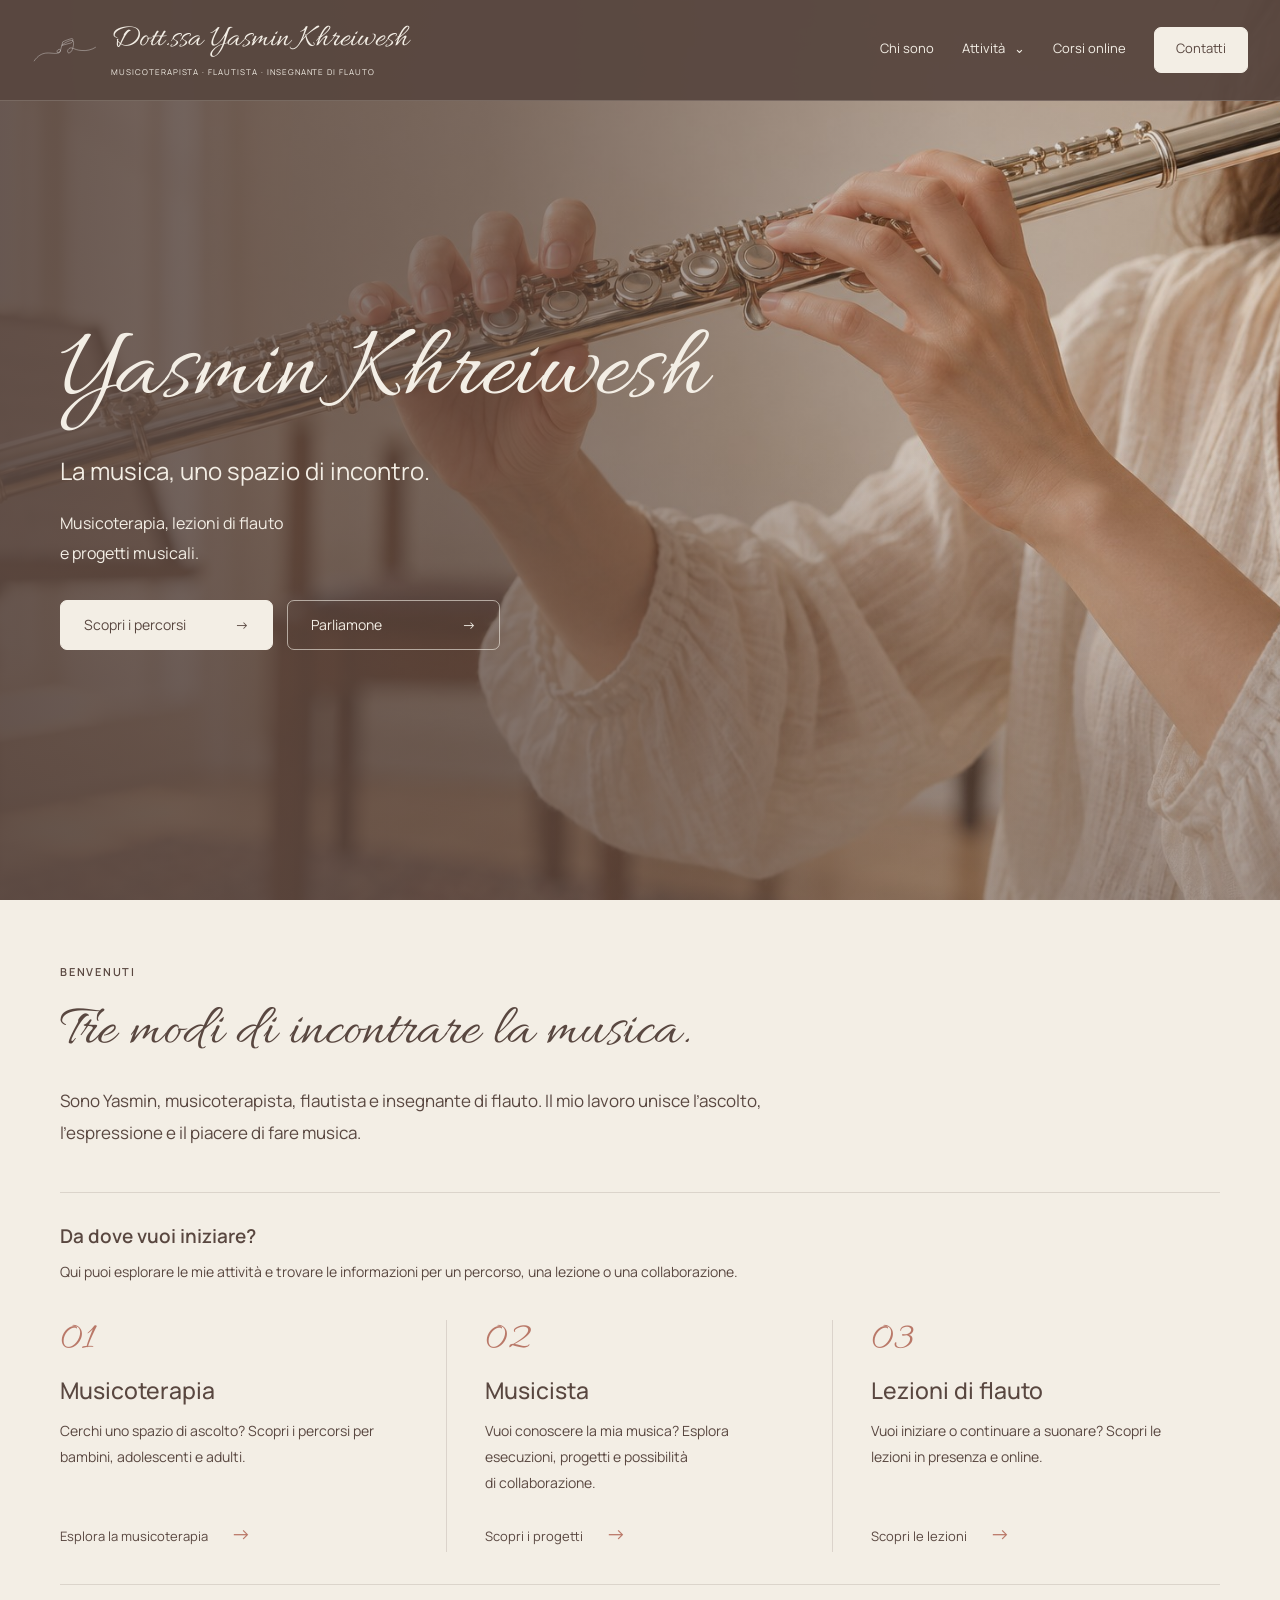
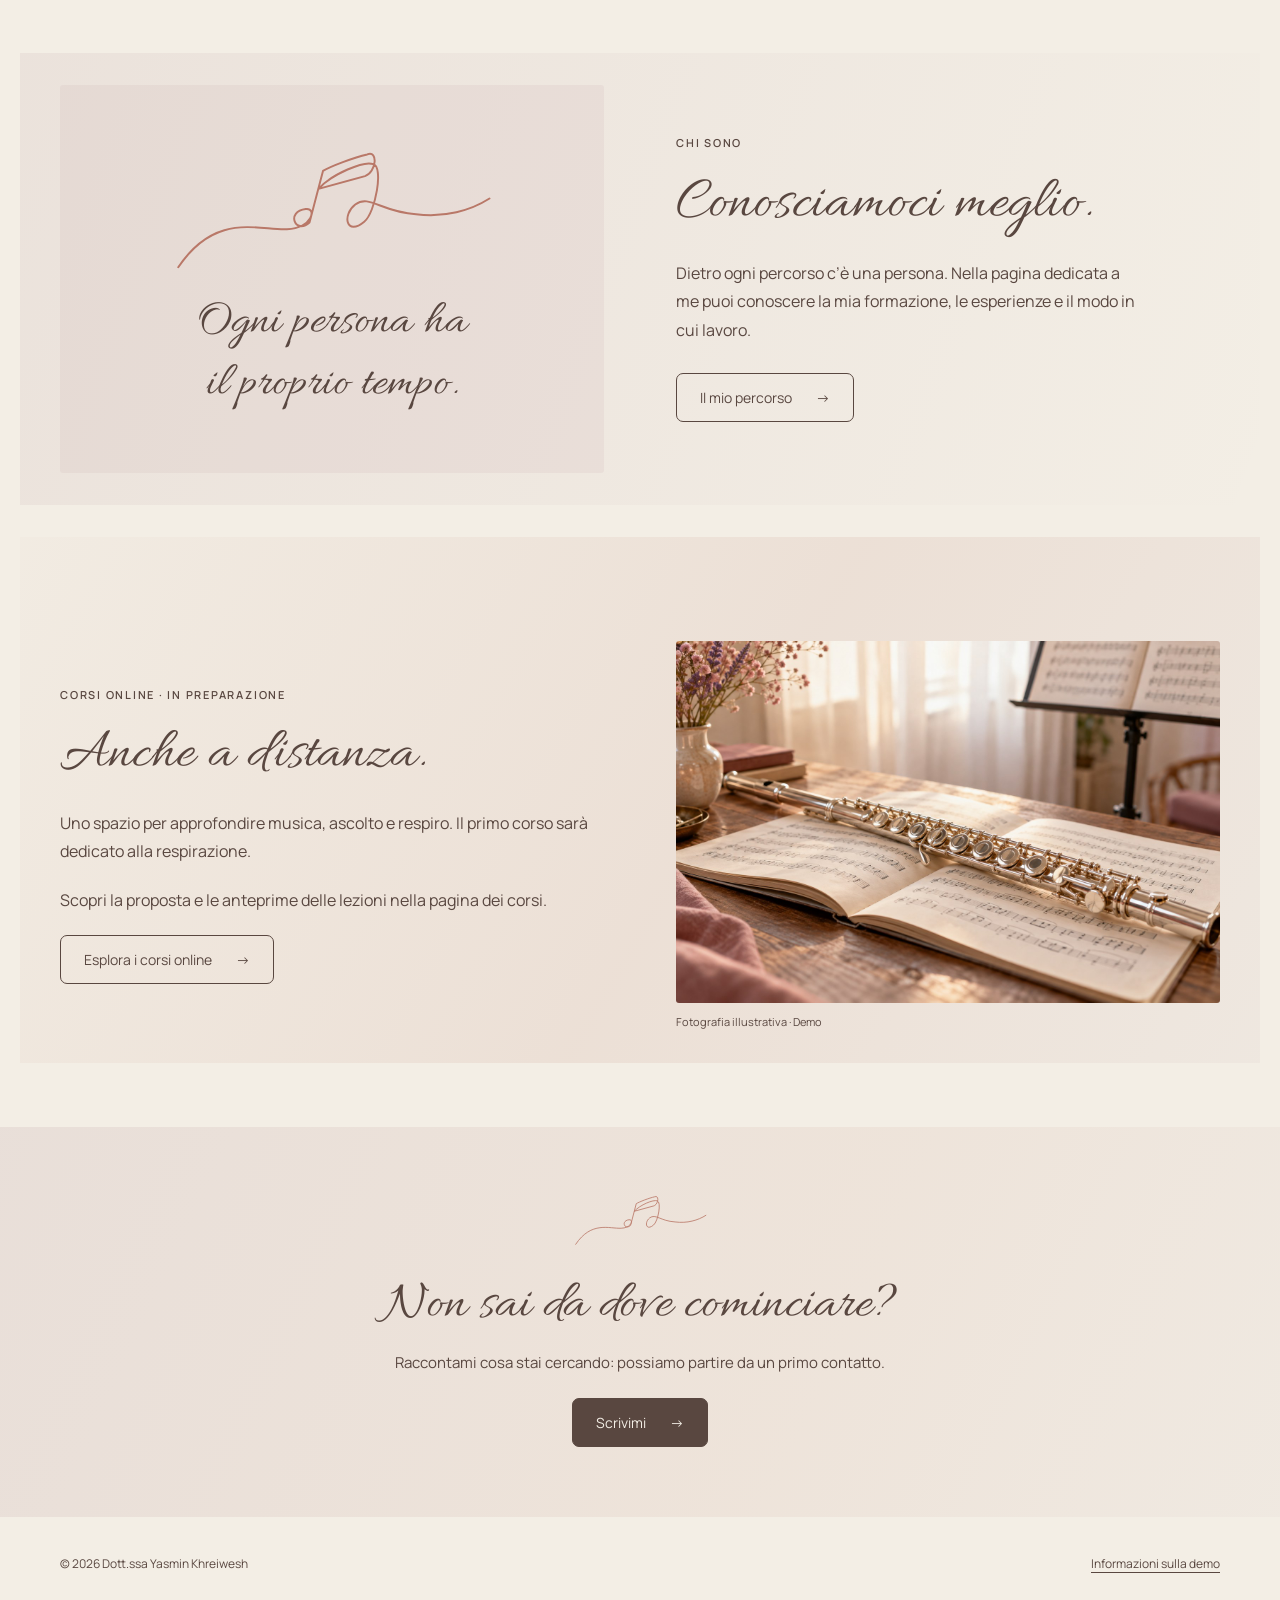
==== site/index.html @ 8abb0c2c "Fix responsive hero buttons and add accessible scroll reveals" ====
<!doctype html><html lang="it"><head><meta charset="utf-8"><meta name="viewport" content="width=device-width,initial-scale=1"><meta name="robots" content="noindex,nofollow"><title>Home · Dott.ssa Yasmin Khreiwesh</title><meta name="description" content="Yasmin Khreiwesh: musicoterapia, progetti musicali e lezioni di flauto traverso. Demo del sito."><link rel="icon" type="image/svg+xml" href="assets/mark.svg"><link rel="stylesheet" href="styles.css?v=18"><script src="app.js?v=9" defer></script></head><body class="home-page"><a class="skip" href="#main">Vai al contenuto</a><header class="site-header"><div class="header-inner"><a class="brand" href="index.html" aria-label="Yasmin Khreiwesh, homepage"><img src="assets/mark.svg" alt=""><span><span class="brand-honorific">Dott.ssa </span>Yasmin Khreiwesh<small>Musicoterapista · Flautista · Insegnante di flauto</small></span></a><button class="menu" type="button" aria-expanded="false" aria-controls="navigation">Menu <span aria-hidden="true">☰</span></button><nav id="navigation" aria-label="Navigazione principale"><a href="chi-sono.html">Chi sono</a><div class="activity-group"><button class="activity-toggle" type="button" aria-expanded="false" aria-controls="activity-submenu">Attività <span aria-hidden="true">⌄</span></button><div id="activity-submenu" hidden><a href="musicoterapia.html">Musicoterapia</a><a href="musicista.html">Musicista</a><a href="flauto.html">Lezioni di flauto</a></div></div><a href="corsi.html">Corsi online</a><a class="nav-contact" href="contatti.html">Contatti</a></nav></div></header><main id="main">
<section class="home-hero" aria-label="Benvenuti nel sito di Yasmin">
 <div class="hero-photo"><img src="assets/flute-hero.jpg" alt="Dettaglio illustrativo di mani su un flauto traverso" fetchpriority="high"></div>
 <div class="hero-copy">
  <h1 class="hero-name">Yasmin Khreiwesh</h1>
  <p class="hero-tagline">La musica, uno spazio di incontro.</p>
  <p>Musicoterapia, lezioni di flauto<br>e progetti musicali.</p>
  <div class="hero-actions"><a class="button" href="#attivita">Scopri i percorsi<span aria-hidden="true">→</span></a><a class="button secondary" href="contatti.html">Parliamone<span aria-hidden="true">→</span></a></div>
 </div>
</section>
<section class="home-paths" id="attivita" aria-labelledby="paths-title">
 <div class="paths-intro">
  <p class="eyebrow">Benvenuti</p>
  <h2 id="paths-title">Tre modi di incontrare la musica.</h2>
  <p>Sono Yasmin, musicoterapista, flautista e insegnante di flauto. Il mio lavoro unisce l’ascolto, l’espressione e il piacere di fare musica.</p>
 </div>
 <div class="paths-heading"><h3>Da dove vuoi iniziare?</h3><p>Qui puoi esplorare le mie attività e trovare le informazioni per un percorso, una lezione o una collaborazione.</p></div>
 <div class="activity-doors"><a class="activity-door" href="musicoterapia.html"><span class="number">01</span><h3>Musicoterapia</h3><p>Cerchi uno spazio di ascolto? Scopri i percorsi per bambini, adolescenti e adulti.</p><span class="door-link">Esplora la musicoterapia <b aria-hidden="true">→</b></span></a><a class="activity-door" href="musicista.html"><span class="number">02</span><h3>Musicista</h3><p>Vuoi conoscere la mia musica? Esplora esecuzioni, progetti e possibilità di collaborazione.</p><span class="door-link">Scopri i progetti <b aria-hidden="true">→</b></span></a><a class="activity-door" href="flauto.html"><span class="number">03</span><h3>Lezioni di flauto</h3><p>Vuoi iniziare o continuare a suonare? Scopri le lezioni in presenza e online.</p><span class="door-link">Scopri le lezioni <b aria-hidden="true">→</b></span></a></div>
</section>
<section class="home-about" aria-labelledby="about-title">
 <div class="about-sign"><img src="assets/mark.svg" alt=""><p>Ogni persona ha<br>il proprio tempo.</p></div>
 <div class="about-copy"><p class="eyebrow">Chi sono</p><h2 id="about-title">Conosciamoci meglio.</h2>
  <p>Dietro ogni percorso c’è una persona. Nella pagina dedicata a me puoi conoscere la mia formazione, le esperienze e il modo in cui lavoro.</p>
  <a class="button secondary" href="chi-sono.html">Il mio percorso<span aria-hidden="true">→</span></a>
 </div>
</section>
<section class="home-course" aria-labelledby="course-title">
 <div><p class="eyebrow">Corsi online · In preparazione</p><h2 id="course-title">Anche a distanza.</h2>
  <p>Uno spazio per approfondire musica, ascolto e respiro. Il primo corso sarà dedicato alla respirazione.</p>
  <p>Scopri la proposta e le anteprime delle lezioni nella pagina dei corsi.</p>
  <a class="button secondary" href="corsi.html">Esplora i corsi online<span aria-hidden="true">→</span></a>
 </div>
 <figure class="demo-photo"><img src="assets/flute-score-demo.jpg" alt="Flauto traverso argentato appoggiato su uno spartito, in un ambiente dai toni caldi" width="1536" height="1024" loading="lazy" decoding="async"><figcaption>Fotografia illustrativa · Demo</figcaption></figure>
</section></main><section class="closing"><img src="assets/mark.svg" alt=""><h2>Non sai da dove cominciare?</h2><p>Raccontami cosa stai cercando: possiamo partire da un primo contatto.</p><a class="button" href="contatti.html">Scrivimi<span aria-hidden="true">→</span></a></section><footer><p>© 2026 Dott.ssa Yasmin Khreiwesh</p><a href="note-demo.html">Informazioni sulla demo</a></footer></body></html>
---- site/styles.css ----
@font-face{font-family:Allura;src:url('assets/Allura.ttf');font-display:swap}@font-face{font-family:Body;src:url('assets/Manrope.ttf');font-display:swap}
:root{--paper:#f3eee5;--brown:#594740;--rose:#b97868;--lilac:#a9828d;--rule:#59474028;--max:1160px}*{box-sizing:border-box}html{scroll-behavior:smooth}body{margin:0;background:var(--paper);color:var(--brown);font:15px/1.85 Body,Arial,sans-serif}a{color:inherit}button,input,textarea{font:inherit}a:focus-visible,button:focus-visible,summary:focus-visible{outline:2px solid var(--brown);outline-offset:5px}::selection{background:var(--lilac);color:white}.skip{position:absolute;top:-100px;z-index:100;background:white;padding:10px}.skip:focus{top:0}.site-header{background:var(--paper);position:sticky;top:0;z-index:30;border-bottom:1px solid var(--rule)}.header-inner{max-width:1320px;width:calc(100% - 64px);margin:auto;min-height:105px;display:flex;align-items:center;justify-content:space-between;gap:24px}.brand{display:flex;gap:10px;text-decoration:none;align-items:center;flex-shrink:0}.brand img{width:57px}.brand>span{font:31px/1.15 Allura,cursive}.brand small{display:block;font:8px/1.4 Body,Arial;letter-spacing:.14em;text-transform:uppercase;margin-top:7px}#navigation{display:flex;gap:20px;align-items:center}#navigation a{font-size:12px;text-decoration:none;padding:12px 0;border-bottom:2px solid transparent;white-space:nowrap}#navigation a:hover{border-color:var(--rose)}#navigation a[aria-current=page]{border-color:var(--rose);font-weight:700}.menu{display:none;background:transparent;border:1px solid var(--rule);padding:9px 14px;color:var(--brown)}h1,h2{font:400 57px/1.15 Allura,cursive;margin:0 0 20px}h3{font-size:19px;line-height:1.45;font-weight:600;margin:0 0 14px}p{margin:0 0 20px}.eyebrow{font-size:10px;text-transform:uppercase;letter-spacing:.18em;line-height:1.5;margin-bottom:18px}.button{display:inline-flex;gap:28px;align-items:center;justify-content:center;border:1px solid var(--brown);border-radius:30px;padding:10px 23px;font-size:12px;text-decoration:none;background:var(--brown);color:var(--paper);cursor:pointer}.button:hover{background:#6d564d}.button.secondary{background:transparent;color:var(--brown)}.button.secondary:hover{background:#b9786810}.home-hero{width:min(1320px,100%);margin:auto;position:relative;min-height:525px;isolation:isolate;overflow:hidden}.hero-copy{width:min(1160px,calc(100% - 80px));margin:auto;padding:95px 0 65px;position:relative;z-index:2;pointer-events:none}.hero-copy h1{font-size:67px;color:var(--rose);max-width:550px;line-height:1.15}.hero-copy>p:not(.eyebrow){max-width:420px;font-size:16px}.hero-copy a{pointer-events:auto;margin-top:7px}.hero-photo{position:absolute;inset:0 0 0 30%;z-index:0}.hero-photo img{display:block;width:100%;height:100%;object-fit:cover;object-position:65% center;mask-image:linear-gradient(to right,transparent 0%,#000 36%,#000 94%,transparent 100%);-webkit-mask-image:linear-gradient(to right,transparent 0%,#000 36%,#000 94%,transparent 100%)}.hero-photo:after{content:'';position:absolute;inset:0;background:linear-gradient(to bottom,var(--paper),transparent 12%,transparent 85%,var(--paper))}.hero-sign{position:absolute;bottom:-36px;left:7%;width:540px;opacity:.8;z-index:1;transform:rotate(-4deg);pointer-events:none}.activity-doors{max-width:var(--max);width:calc(100% - 80px);margin:20px auto 75px;display:grid;grid-template-columns:repeat(3,1fr);padding:25px 0;border-bottom:1px solid var(--rule)}.activity-door{padding:10px 38px;text-decoration:none;position:relative;border-right:1px solid var(--rule)}.activity-door:first-child{padding-left:0}.activity-door:last-child{border:0}.number{font:37px/1 Allura,cursive;color:var(--rose)}.activity-door h2{font:500 23px/1.4 Body,Arial;margin:10px 0 12px}.activity-door p{font-size:13px;line-height:1.7}.door-link{font-size:11px;letter-spacing:.05em}.door-link b{font-weight:400;margin-left:20px;color:var(--rose);font-size:20px}.activity-door:hover .door-link{text-decoration:underline;text-underline-offset:5px}.home-about,.home-course{max-width:var(--max);width:calc(100% - 80px);margin:0 auto 80px;display:grid;grid-template-columns:1fr 1fr;gap:75px;align-items:center}.about-sign{background:#a9828d18;text-align:center;padding:45px 35px}.about-sign img{width:90%;max-width:330px}.about-sign p{font:43px/1.3 Allura,cursive;margin:0}.about-copy p{max-width:490px}.about-copy h2{font-size:58px}.home-course{padding-top:60px;border-top:1px solid var(--rule)}.course-graphic{border-top:1px solid var(--rose);border-bottom:1px solid var(--rose);padding:35px 40px;display:flex;align-items:center;gap:25px}.course-graphic img{width:45%}.course-graphic span{font:40px/1.3 Allura,cursive}.closing{background:#a9828d16;text-align:center;padding:55px 20px 60px}.closing>img{width:150px;height:60px;object-fit:contain;margin-bottom:15px}.closing h2{font-size:47px;margin-bottom:12px}.closing p{font-size:13px;margin-bottom:22px}footer{max-width:var(--max);width:calc(100% - 80px);margin:auto;display:flex;justify-content:space-between;gap:20px;padding:24px 0;font-size:10px}footer p{margin:0}footer a{text-underline-offset:4px}.page-shell{max-width:var(--max);width:calc(100% - 80px);margin:auto}.breadcrumb{display:flex;gap:12px;padding:24px 0 0;font-size:11px}.breadcrumb a{text-underline-offset:4px}.page-intro{padding:48px 0 45px;max-width:800px}.page-intro h1{font-size:64px;color:var(--rose)}.intro-copy{font-size:16px;max-width:710px;margin:0}.content-section{padding:45px 0 50px;border-top:1px solid var(--rule)}.section-heading{margin-bottom:25px}.section-heading h2{font-size:47px}.section-heading .eyebrow{margin-bottom:12px}.content-section>p{max-width:800px}.two-columns{display:grid;grid-template-columns:repeat(2,1fr);gap:50px}.three-columns{display:grid;grid-template-columns:repeat(3,1fr);gap:40px}.text-item p{font-size:14px;margin:0}.pending{background:#a9828d0c;border-left:2px solid #a9828d80;padding:22px 26px;max-width:900px}.pending-label{font-size:9px;letter-spacing:.13em;text-transform:uppercase;display:block;margin-bottom:12px}.pending h3{font-size:17px;margin-bottom:8px}.pending p{font-size:13px;margin:0;max-width:760px}.inline-links{display:flex;flex-wrap:wrap;gap:25px;margin-top:25px;font-size:12px}.inline-links a{text-underline-offset:5px}.section-action{display:flex;align-items:center}.status{display:inline-block;background:#b9786816;border:1px solid #b9786840;padding:3px 12px;font-size:10px;margin-bottom:20px;text-transform:uppercase;letter-spacing:.1em}.content-section .two-columns:not(:first-child){margin-top:28px}.faq details{border-top:1px solid var(--rule);padding:18px 0}.faq details:last-child{border-bottom:1px solid var(--rule)}.faq summary{display:flex;justify-content:space-between;gap:15px;cursor:pointer;list-style:none;font-size:15px}.faq summary::-webkit-details-marker{display:none}.faq summary span{color:var(--rose);font-size:20px}.faq details[open] summary span{transform:rotate(45deg)}.faq details p{margin:15px 0 0;max-width:800px;font-size:14px}.form-demo{display:grid;gap:9px}.form-note{font-size:11px;padding:12px;background:#a9828d15;margin:0 0 12px}.form-demo label{font-size:12px}.form-demo input,.form-demo textarea{width:100%;padding:11px 13px;background:#ffffff55;border:1px solid var(--rule);color:var(--brown);border-radius:3px}.form-demo .button{justify-self:start;margin-top:13px}.form-message{font-size:13px;padding:15px;background:#a9828d20;margin-top:10px}.content-section[id]{scroll-margin-top:120px}[hidden]{display:none!important}
@media(max-width:1180px){.header-inner{width:calc(100% - 44px);flex-wrap:wrap;gap:10px;min-height:92px;padding:17px 0}.brand>span{font-size:29px}.menu{display:block;margin-left:auto;font-size:12px}#navigation{display:none;width:100%;flex-direction:column;align-items:stretch;gap:0;padding-top:10px}#navigation.open{display:flex}#navigation a{font-size:14px;padding:10px 14px;border-bottom:1px solid var(--rule)}#navigation a[aria-current=page]{border-left:2px solid var(--rose);background:#b9786810;padding-left:12px}.hero-copy h1{font-size:59px;max-width:480px}.home-about,.home-course{gap:40px}}
@media(max-width:650px){body{font-size:14px}.header-inner{width:calc(100% - 32px);min-height:82px;padding:14px 0}.brand img{width:30px}.brand>span{font-size:24px}.brand small{font-size:6px;letter-spacing:.1em}.menu{padding:7px 9px;font-size:10px}.home-hero{min-height:0}.hero-copy{width:calc(100% - 36px);padding:40px 0 25px}.hero-copy h1{font-size:53px;max-width:340px}.hero-copy>p:not(.eyebrow){font-size:14px}.hero-photo{position:relative;inset:auto;height:280px;margin-top:-25px}.hero-photo img{object-position:center;mask-image:linear-gradient(to bottom,transparent,#000 25%,#000 85%,transparent);-webkit-mask-image:linear-gradient(to bottom,transparent,#000 25%,#000 85%,transparent)}.home-hero{display:flex;flex-direction:column}.hero-copy{order:0}.hero-photo{order:1}.hero-sign{width:290px;bottom:-20px;left:5%}.activity-doors{width:calc(100% - 36px);grid-template-columns:1fr;margin:15px auto 45px;padding:0}.activity-door,.activity-door:first-child{padding:22px 0;border:0;border-bottom:1px solid var(--rule);display:grid;grid-template-columns:35px 1fr;gap:0 15px}.activity-door:last-child{border-bottom:0}.number{grid-row:1/4;line-height:1.3;font-size:32px}.activity-door h2{font-size:21px;margin:0 0 8px}.activity-door p{margin:0 0 10px}.activity-door br{display:none}.home-about,.home-course{width:calc(100% - 36px);grid-template-columns:1fr;gap:30px;margin-bottom:45px}.about-sign{padding:25px}.about-sign p{font-size:38px}.about-copy h2{font-size:49px}.home-course{padding-top:35px}.course-graphic{padding:25px 15px}.course-graphic span{font-size:34px}.closing{padding:35px 18px 40px}.closing h2{font-size:40px}.closing p{max-width:290px;margin-left:auto;margin-right:auto}footer{width:calc(100% - 36px);flex-wrap:wrap;font-size:9px;padding:20px 0;gap:7px}.page-shell{width:calc(100% - 36px)}.breadcrumb{padding-top:20px}.page-intro{padding:32px 0}.page-intro h1{font-size:49px}.intro-copy{font-size:14px}.content-section{padding:30px 0 35px}.section-heading h2{font-size:39px}.two-columns,.three-columns{grid-template-columns:1fr;gap:25px}.text-item h3{font-size:18px}.text-item p{font-size:13px}.pending{padding:18px 20px}.pending p{font-size:12px}.inline-links{gap:15px}.faq summary{font-size:14px}.content-section[id]{scroll-margin-top:105px}}@media(max-width:360px){.brand>span{font-size:21px}.brand img{width:25px}.brand small{font-size:5px}.header-inner{gap:8px}.hero-copy h1{font-size:47px}}@media(prefers-reduced-motion:reduce){html{scroll-behavior:auto}*{transition:none!important}}
.activity-group{position:relative}.activity-toggle{color:var(--brown);background:none;border:0;border-bottom:2px solid transparent;padding:12px 0;font-size:12px;cursor:pointer;display:flex;align-items:center;gap:9px}.activity-toggle.active,.activity-toggle:hover,.activity-toggle[aria-expanded=true]{border-bottom-color:var(--rose)}.activity-toggle.active{font-weight:700}.activity-toggle[aria-expanded=true]>span{transform:rotate(180deg)}#activity-submenu{position:absolute;top:100%;left:-18px;min-width:220px;background:var(--paper);border:1px solid var(--rule);box-shadow:0 12px 24px #59474013;padding:8px 0;border-radius:4px}#navigation #activity-submenu a{display:block;font-size:13px;padding:11px 18px;border:0}#navigation #activity-submenu a:hover,#navigation #activity-submenu a[aria-current=page]{background:#b9786812}
@media(min-width:801px){.header-inner{flex-wrap:nowrap;min-height:105px;padding:0}.menu{display:none}#navigation{display:flex;width:auto;flex-direction:row;align-items:center;gap:25px;padding:0}#navigation>a{font-size:12px;padding:12px 0;border-bottom:2px solid transparent}#navigation>a[aria-current=page]{border-left:0;border-bottom-color:var(--rose);background:transparent;padding-left:0}}
@media(max-width:800px){.activity-group{width:100%}.activity-toggle{width:100%;justify-content:space-between;font-size:14px;padding:10px 14px;border-bottom:1px solid var(--rule)}.activity-toggle.active{border-left:2px solid var(--rose);background:#b9786810;padding-left:12px}#activity-submenu{position:static;min-width:0;border:0;border-left:1px solid #b9786850;box-shadow:none;margin:5px 14px 10px;padding:2px 0;border-radius:0}#navigation #activity-submenu a{font-size:13px;padding:9px 15px}.hero-photo{position:relative;inset:auto;width:calc(100% - 36px);height:300px;order:1;margin:0 auto 15px}.home-hero{display:flex;flex-direction:column;min-height:0}.hero-copy{order:0;width:calc(100% - 36px);padding:40px 0 30px}.hero-photo img{mask-image:none;-webkit-mask-image:none;border-radius:3px;object-position:center}.hero-photo:after{display:none}.hero-sign{display:none}.hero-copy h1{max-width:520px}.activity-doors{margin-top:10px}}

/* Brand-book refinements: Allura headings, editorial rules and the original palette. */
:root { --max: 1160px; }
body { font-size: 16px; line-height: 1.8; }
a, button { -webkit-tap-highlight-color: transparent; }
a, button, summary { touch-action: manipulation; }
:where(a, button, input, textarea):focus-visible { outline: 2px solid var(--brown); outline-offset: 5px; }

.header-inner { min-height: 100px; }
.brand { gap: 14px; }
.brand img { width: 65px; }
.brand > span { font-size: 32px; }
.brand small { font-size: 8px; line-height: 1.7; letter-spacing: .12em; }
#navigation { gap: 28px; }
#navigation > a, .activity-toggle { font-size: 13px; min-height: 46px; }
#navigation > .nav-contact { background: var(--brown); color: var(--paper); border: 1px solid var(--brown); padding: 9px 21px; border-radius: 7px; }
#navigation > .nav-contact:hover { background: #6d564d; }
#navigation > .nav-contact[aria-current=page] { color: var(--paper); border-color: var(--brown); text-decoration: underline; text-underline-offset: 5px; }
#activity-submenu { min-width: 240px; border-radius: 7px; padding: 10px; }
#navigation #activity-submenu a { font-size: 14px; border-radius: 4px; min-height: 46px; }
.menu { border-radius: 6px; min-height: 44px; }
h1, h2 { text-wrap: balance; }
h3 { font-size: 20px; }
p { text-wrap: pretty; }
.eyebrow { font-size: 11px; letter-spacing: .16em; font-weight: 600; }
.button { min-height: 48px; border-radius: 7px; padding: 11px 23px; font-size: 14px; gap: 24px; transition: background .18s ease, transform .18s ease; }
.button:hover { transform: translateY(-2px); }
.button.secondary:hover { background: #b9786812; }
.home-hero { min-height: 590px; }
.hero-copy { padding: 104px 0 95px; }
.hero-copy h1 { font-size: 76px; max-width: 570px; line-height: 1.05; margin: 0 0 26px; }
.hero-copy > p:not(.eyebrow) { font-size: 17px; line-height: 1.85; max-width: 440px; }
.hero-photo { left: 34%; }
.hero-photo img { object-position: 65% center; }
.hero-sign { width: 420px; left: 3%; bottom: -40px; opacity: .5; }
.hero-actions { display: flex; flex-wrap: wrap; gap: 12px; margin-top: 28px; }
.hero-actions .button { margin: 0; }
.activities-heading { max-width: var(--max); width: calc(100% - 80px); margin: 54px auto 0; }
.activities-heading .eyebrow { margin-bottom: 12px; }
.activities-heading h2 { font-size: 54px; margin-bottom: 8px; }
.activities-heading > p:last-child { font-size: 15px; margin-bottom: 0; }
.activity-doors { margin: 30px auto 96px; padding: 30px 0 38px; border-top: 1px solid var(--rule); scroll-margin-top: 125px; }
.activity-door { padding: 8px 38px; }
.activity-door h2 { font-size: 23px; margin: 14px 0 12px; }
.activity-door p { font-size: 15px; }
.number { font-size: 40px; }
.door-link { font-size: 13px; letter-spacing: 0; }
.door-link b { display: inline-block; transition: transform .18s ease; }
.activity-door:hover .door-link b { transform: translateX(5px); }
.home-about, .home-course { margin-bottom: 96px; gap: 72px; }
.about-sign { padding: 56px 38px; border-radius: 3px; }
.about-sign p { font-size: 48px; }
.about-copy h2 { font-size: 60px; }
.about-copy .button { margin-top: 8px; }
.home-course { padding-top: 72px; }
.home-course h2 { font-size: 58px; }
.course-graphic { padding: 48px 30px; }
.course-graphic span { font-size: 42px; }
.closing { padding: 64px 24px 70px; }
.closing h2 { font-size: 54px; }
.closing p { font-size: 15px; }
footer { font-size: 12px; padding: 28px 0; align-items: center; }
footer a { padding: 8px 0; }
.breadcrumb { font-size: 12px; align-items: center; flex-wrap: wrap; }
.page-intro { padding: 56px 0 48px; max-width: 860px; }
.page-intro h1 { font-size: 70px; line-height: 1.1; margin-bottom: 22px; }
.intro-copy { font-size: 17px; max-width: 740px; }
.content-section { padding: 48px 0 56px; }
.section-heading { margin-bottom: 28px; }
.section-heading h2 { font-size: 50px; }
.text-item p { font-size: 15px; }
.pending { background: #a9828d10; border-left-color: var(--lilac); padding: 25px 28px; }
.pending-label { font-size: 10px; font-weight: 600; }
.pending p { font-size: 14px; }
.inline-links { font-size: 14px; }
.status { font-size: 11px; border-radius: 4px; }
.faq summary { font-size: 16px; min-height: 44px; align-items: center; }
.faq details p { font-size: 15px; }
.form-demo { background: #a9828d10; border: 1px solid var(--rule); padding: 30px; border-radius: 7px; gap: 10px; }
.form-note { font-size: 13px; background: transparent; padding: 0 0 18px; border-bottom: 1px solid var(--rule); }
.form-demo label { font-size: 14px; font-weight: 600; }
.form-demo input, .form-demo textarea { font-size: 16px; border-color: #59474055; border-radius: 5px; padding: 12px 14px; }
.form-demo textarea { resize: vertical; min-height: 130px; }
.form-demo input { margin-bottom: 12px; }
.form-message { font-size: 14px; }
.content-section[id] { scroll-margin-top: 125px; }
@media (min-width: 801px) and (max-width: 1100px) {
  .header-inner { width: calc(100% - 40px); gap: 16px; }
  .brand > span { font-size: 27px; }
  .brand img { width: 45px; }
  .brand small { font-size: 7px; }
  #navigation { gap: 18px; }
  #navigation > .nav-contact { padding: 9px 15px; }
  .hero-copy h1 { font-size: 64px; max-width: 480px; }
  .home-about, .home-course { gap: 40px; }
}
@media (max-width: 800px) {
  .header-inner { min-height: 88px; width: calc(100% - 36px); padding: 15px 0; gap: 10px; }
  .brand > span { font-size: 29px; }
  .brand img { width: 45px; }
  .brand small { font-size: 7px; }
  .menu { font-size: 12px; padding: 8px 12px; }
  #navigation { gap: 0; max-height: calc(100dvh - 140px); overflow-y: auto; padding-bottom: 8px; }
  #navigation > a, .activity-toggle { font-size: 15px; padding: 12px 14px; min-height: 48px; }
  #navigation > .nav-contact { margin-top: 12px; text-align: center; padding: 10px 18px; }
  #activity-submenu { padding: 4px 0; border-radius: 0; }
  #navigation #activity-submenu a { font-size: 14px; padding: 10px 16px; }
  .home-hero { min-height: 0; }
  .hero-copy { width: calc(100% - 48px); padding: 52px 0 35px; }
  .hero-copy h1 { font-size: 64px; max-width: 530px; }
  .hero-copy > p:not(.eyebrow) { font-size: 16px; }
  .hero-photo { width: calc(100% - 48px); height: 330px; margin: 0 auto 0; }
  .hero-photo img { border-radius: 4px; }
  .activities-heading { margin-top: 48px; }
  .home-about, .home-course { gap: 32px; }
}
@media (max-width: 650px) {
  body { font-size: 15px; }

  .header-inner { width: calc(100% - 32px); min-height: 82px; }
  .brand { gap: 7px; }
  .brand > span { font-size: 25px; }
  .brand img { width: 34px; }
  .brand small { font-size: 6px; letter-spacing: .07em; margin-top: 5px; }
  .menu { font-size: 11px; padding: 7px 10px; }
  .hero-copy { width: calc(100% - 40px); padding: 38px 0 30px; }
  .hero-copy h1 { font-size: 56px; margin-bottom: 20px; }
  .hero-copy > p:not(.eyebrow) { font-size: 15px; }
  .hero-actions { margin-top: 22px; gap: 10px; }
  .hero-actions .button { font-size: 13px; padding: 10px 16px; gap: 15px; }
  .hero-photo { width: calc(100% - 40px); height: 260px; }
  .activities-heading, .activity-doors, .home-about, .home-course, .page-shell, footer { width: calc(100% - 40px); }
  .activities-heading { margin-top: 38px; }
  .activities-heading h2 { font-size: 43px; }
  .activities-heading > p:last-child { font-size: 14px; }
  .activity-doors { margin: 24px auto 54px; padding: 0; }
  .activity-door, .activity-door:first-child { padding: 25px 0; grid-template-columns: 40px 1fr; }
  .activity-door h2 { font-size: 22px; margin: 0 0 8px; }
  .activity-door p { font-size: 14px; margin: 0 0 12px; }
  .number { font-size: 35px; }
  .home-about, .home-course { gap: 28px; margin-bottom: 56px; }
  .about-sign { padding: 32px 26px; }
  .about-sign img { max-width: 250px; }
  .about-sign p { font-size: 42px; }
  .about-copy h2 { font-size: 50px; }
  .home-course { padding-top: 40px; }
  .home-course h2 { font-size: 48px; }
  .course-graphic { padding: 28px 16px; }
  .course-graphic span { font-size: 36px; }
  .closing { padding: 42px 20px 48px; }
  .closing h2 { font-size: 43px; }
  .closing p { font-size: 14px; max-width: 320px; }
  footer { font-size: 11px; gap: 5px; padding: 20px 0; }
  .breadcrumb { padding-top: 20px; }
  .page-intro { padding: 36px 0 32px; }
  .page-intro h1 { font-size: 53px; }
  .intro-copy { font-size: 15px; }
  .content-section { padding: 32px 0 38px; }
  .section-heading { margin-bottom: 22px; }
  .section-heading h2 { font-size: 42px; }
  .text-item p { font-size: 14px; }
  .pending { padding: 20px; }
  .pending p { font-size: 14px; }
  .faq summary { font-size: 15px; }
  .faq details p { font-size: 14px; }
  .form-demo { padding: 22px 18px; }
  .content-section[id], .activity-doors { scroll-margin-top: 105px; }
}
@media (max-width: 360px) {
  .brand > span { font-size: 22px; }
  .brand img { width: 26px; }
  .brand small { font-size: 5.5px; }
  .hero-copy h1 { font-size: 49px; }
  .hero-actions { flex-direction: column; align-items: flex-start; }
  .hero-photo { height: 220px; }
  .page-intro h1 { font-size: 47px; }
}
@media (prefers-reduced-motion: reduce) {
  *, *::before, *::after { scroll-behavior: auto !important; transition: none !important; }
  .button:hover { transform: none; }
}
/* Keep the mobile photograph aligned with the content column. */
@media (max-width: 800px) {
  .hero-photo { left: auto; }
}
@media (min-width: 801px) {
  .hero-photo img { mask-image: linear-gradient(to right, transparent 0%, #000 48%, #000 94%, transparent 100%); -webkit-mask-image: linear-gradient(to right, transparent 0%, #000 48%, #000 94%, transparent 100%); }
}
.hero-copy { pointer-events: auto; }
@media (min-width: 801px) {
  .hero-photo { left: 42%; }
}

/* Illustrative demo photography, in the brand's editorial layout. */
.demo-photo { margin: 0; min-width: 0; }
.demo-photo img { display: block; width: 100%; height: auto; aspect-ratio: 3 / 2; object-fit: cover; border-radius: 3px; }
.demo-photo figcaption { font-size: 11px; line-height: 1.6; margin-top: 10px; }
.photo-block { align-items: center; gap: 48px; }
.photo-block > div > p:last-child { margin-bottom: 0; }
@media (max-width: 650px) {
  .photo-block { gap: 24px; }
  .demo-photo figcaption { font-size: 10px; }
}

/* Shared navigation across the home and all secondary pages. */
.site-header { background: var(--brown); color: var(--paper); border-bottom-color: #f3eee533; }
.site-header #navigation > .nav-contact[aria-current=page] { background: var(--paper); color: var(--brown); border-color: var(--paper); }
.site-header #navigation a[aria-current=page], .site-header .activity-toggle.active { text-decoration: underline; text-underline-offset: 6px; }
/* Full-width photographic opening, with the Yasmin brand typography and palette. */
.home-page .site-header { position: absolute; top: auto; left: 0; right: 0; background: #594740f5; border-bottom: 1px solid #f3eee533; color: var(--paper); }
.site-header .brand img { filter: brightness(0) invert(1); opacity: .9; }
.site-header #navigation > a, .site-header .activity-toggle { color: var(--paper); }
.site-header #navigation > .nav-contact { background: var(--paper); color: var(--brown); border-color: var(--paper); }
.site-header #navigation > .nav-contact:hover { background: #f3eee5db; }
.site-header #activity-submenu { background: var(--brown); border-color: #f3eee54d; }
.site-header #navigation #activity-submenu a { color: var(--paper); }
.site-header #navigation #activity-submenu a:hover { background: #f3eee51a; }
.site-header .menu { color: var(--paper); border-color: #f3eee580; background: #59474040; }
.site-header :focus-visible, .home-hero :focus-visible { outline-color: var(--paper); }
.home-hero { width: 100%; display: flex; align-items: center; min-height: max(660px, 100svh); max-height: none; }
.hero-photo { position: absolute; inset: 0; width: 100%; height: 100%; margin: 0; z-index: 0; }
.hero-photo img { width: 100%; height: 100%; object-fit: cover; object-position: 65% center; border-radius: 0; mask-image: none; -webkit-mask-image: none; }
.hero-photo::after { display: block; background: linear-gradient(90deg, #594740e8 0%, #594740b3 38%, #59474040 75%, #59474026 100%), linear-gradient(0deg, #59474066, transparent 50%); }
.hero-copy { width: min(1160px, calc(100% - 80px)); padding: 170px 0 100px; margin: auto; color: var(--paper); }
.hero-copy .hero-name { color: var(--paper); font: 104px/1.05 Allura, cursive; max-width: 780px; margin: 0 0 24px; text-wrap: balance; }
.hero-copy > p.hero-tagline { font: 400 24px/1.5 Body, Arial, sans-serif; color: var(--paper); max-width: 480px; margin: 0 0 20px; }
.hero-copy > p:not(.hero-tagline) { max-width: 440px; font-size: 16px; }
.hero-actions { display: grid; grid-template-columns: repeat(2, minmax(0, 1fr)); width: 100%; max-width: 440px; gap: 14px; margin-top: 32px; }
.hero-actions .button { min-width: 0; width: 100%; max-width: 100%; min-height: 50px; margin: 0; line-height: 1.4; white-space: normal; justify-content: space-between; gap: 14px; background: var(--paper); color: var(--brown); border-color: var(--paper); }
.hero-actions .button > span { flex-shrink: 0; }
.hero-actions .button:hover { background: #f3eee5db; }
.hero-actions .secondary { background: transparent; color: var(--paper); border-color: #f3eee599; }
.hero-actions .secondary:hover { background: #f3eee51a; }
.home-hero .hero-sign { display: none; }
.home-page .activity-doors { width: min(1160px, calc(100% - 80px)); margin: 0 auto 88px; padding: 30px 0; border-top: 0; }
.home-page .activity-door { padding-top: 0; padding-bottom: 0; }
.home-page .activity-door h2 { margin-top: 8px; }
@media (min-width: 801px) and (max-width: 1100px) {
  .hero-copy .hero-name { font-size: 88px; max-width: 660px; }
}
@media (max-width: 800px) {
  .brand-honorific, .brand small { display: none; }
  .brand > span { font-size: 30px; }
  .header-inner { min-height: 78px; padding: 12px 0; }
  .site-header #navigation.open { background: var(--brown); border: 1px solid #f3eee54d; border-radius: 6px; padding: 8px 12px 14px; box-shadow: 0 12px 30px #59474040; }
  .site-header #navigation > a, .site-header .activity-toggle { border-bottom-color: #f3eee533; }
  .site-header #navigation > .nav-contact { border-color: var(--paper); }
  .site-header #activity-submenu { border-color: #f3eee54d; }
  .home-hero { min-height: 560px; display: flex; }
  .hero-copy { width: calc(100% - 48px); padding: 140px 0 60px; }
  .hero-copy .hero-name { font-size: clamp(64px, 15vw, 84px); max-width: 440px; margin-bottom: 18px; line-height: 1.02; text-wrap: initial; }
  .hero-copy > p.hero-tagline { display: block; font: 400 19px/1.55 Body, Arial, sans-serif; max-width: 320px; margin: 0 0 26px; }
  .hero-copy > p:not(.hero-tagline) { display: none; }
  .hero-photo { position: absolute; inset: 0; width: 100%; height: 100%; margin: 0; }
  .hero-photo img { object-position: 57% center; mask-image: none; -webkit-mask-image: none; border-radius: 0; }
  .hero-photo::after { background: linear-gradient(90deg, #594740c9, #59474066), linear-gradient(0deg, #59474080, transparent 70%); }
  .hero-actions { margin-top: 0; gap: 12px; }
  .hero-actions .button { padding: 13px 20px; font-size: 14px; min-height: 50px; }
  .hero-actions .secondary { padding: 13px 18px; }
  .home-page .activity-doors { width: calc(100% - 48px); margin-bottom: 56px; }
}
@media (max-width: 650px) {
  .hero-actions { grid-template-columns: minmax(0, 1fr); max-width: 360px; }
  .hero-actions .secondary { border: 1px solid #f3eee599; padding: 13px 20px; min-height: 50px; }
  .home-page .activity-doors { padding: 0; }
  .home-page .activity-door, .home-page .activity-door:first-child { padding: 24px 0; }
  .home-page .activity-door h2 { margin: 0 0 8px; }
  .home-page .activity-door p { margin-bottom: 8px; }
}
@media (max-width: 360px) {
  .brand > span { font-size: 27px; }
  .hero-copy { width: calc(100% - 40px); padding-top: 130px; }
  .hero-copy .hero-name { font-size: 60px; }
  .hero-copy > p.hero-tagline { font-size: 18px; }
  .home-page .activity-doors { width: calc(100% - 40px); }
}

/* Course video previews are explicitly labelled, non-interactive demo placeholders. */
.course-videos { gap: 36px; }
.video-preview { position: relative; overflow: hidden; border-radius: 4px; aspect-ratio: 16 / 9; background: var(--brown); }
.video-preview::after { content: ''; position: absolute; inset: 0; background: linear-gradient(0deg, #594740b3, #59474026 70%); }
.video-preview img { display: block; width: 100%; height: 100%; object-fit: cover; }
.video-play { position: absolute; inset: 0; margin: auto; width: 62px; height: 62px; display: grid; place-items: center; padding-left: 4px; border: 1px solid #f3eee5b3; border-radius: 50%; background: #59474080; color: var(--paper); font-size: 23px; z-index: 1; }
.video-label { position: absolute; left: 18px; bottom: 14px; color: var(--paper); font-size: 11px; letter-spacing: .04em; z-index: 1; }
.video-example h3 { margin: 22px 0 10px; }
.video-example p { font-size: 14px; margin-bottom: 14px; }
.video-availability { display: inline-block; font-size: 11px; padding: 5px 10px; border: 1px solid var(--rule); border-radius: 4px; }
.contact-photo { margin-top: 28px; }
@media (max-width: 650px) {
  .course-videos { gap: 32px; }
  .video-play { width: 52px; height: 52px; font-size: 20px; }
  .video-label { left: 14px; bottom: 12px; font-size: 10px; }
}

/* Alternating tonal washes from the brand palette distinguish editorial sections. */
.content-section {
  --section-wash: linear-gradient(115deg, #b9786805 0%, #b978681c 45%, #f3eee500 100%);
  position: relative;
  isolation: isolate;
  border-top: 0;
}
.content-section:nth-of-type(3n) {
  --section-wash: linear-gradient(110deg, #a9828d06 0%, #a9828d24 55%, #a9828d08 100%);
}
.content-section:nth-of-type(3n + 1) {
  --section-wash: linear-gradient(120deg, #59474003 0%, #5947400e 45%, #b978680a 100%);
}
.content-section::before {
  content: '';
  position: absolute;
  inset: 0 -40px;
  background: var(--section-wash);
  z-index: -1;
  pointer-events: none;
}
.home-about, .home-course { position: relative; isolation: isolate; }
.home-about::before, .home-course::before {
  content: '';
  position: absolute;
  inset: -32px -40px;
  z-index: -1;
  pointer-events: none;
}
.home-about::before { background: linear-gradient(110deg, #a9828d1c, #a9828d0a 65%, #f3eee500); }
.home-course { border-top: 0; }
.home-course::before { background: linear-gradient(120deg, #b9786806, #b978681f 55%, #a9828d10); }
.closing { background: linear-gradient(115deg, #a9828d24, #b9786817 60%, #a9828d0c); }
@media (max-width: 650px) {
  .content-section::before { left: -20px; right: -20px; }
  .home-about::before, .home-course::before { inset: -20px; }
}

/* Home: introduce the person, orient the visitor, then offer a next step. */
.home-paths { max-width: var(--max); width: calc(100% - 80px); margin: 0 auto 100px; padding-top: 64px; scroll-margin-top: 24px; }
.paths-intro { max-width: 790px; margin-bottom: 44px; }
.paths-intro h2 { font-size: 58px; margin-bottom: 20px; }
.paths-intro > p:last-child { font-size: 17px; line-height: 1.85; max-width: 730px; margin-bottom: 0; }
.paths-heading { border-top: 1px solid var(--rule); padding-top: 30px; }
.paths-heading h3 { font-size: 19px; margin-bottom: 8px; }
.paths-heading p { max-width: 700px; font-size: 14px; margin-bottom: 24px; }
.home-paths .activity-doors { width: 100%; margin: 0; padding: 12px 0 32px; }
.home-paths .activity-door { display: flex; flex-direction: column; align-items: flex-start; }
.home-paths .activity-door h3 { font: 500 23px/1.4 Body, Arial, sans-serif; margin: 14px 0 12px; }
.home-paths .activity-door p { font-size: 14px; line-height: 1.85; }
.home-paths .door-link { margin-top: auto; }
.home-about, .home-course { scroll-margin-top: 24px; }
@media (max-width: 800px) {
  .home-paths { width: calc(100% - 48px); padding-top: 42px; margin-bottom: 70px; }
  .paths-intro h2 { font-size: 50px; }
  .paths-intro > p:last-child { font-size: 16px; }
}
@media (max-width: 650px) {
  .home-paths { width: calc(100% - 40px); padding-top: 36px; margin-bottom: 60px; }
  .paths-intro { margin-bottom: 30px; }
  .paths-intro h2 { font-size: 44px; margin-bottom: 16px; }
  .paths-intro > p:last-child { font-size: 15px; }
  .paths-heading { padding-top: 24px; }
  .paths-heading h3 { font-size: 18px; }
  .paths-heading p { font-size: 14px; margin-bottom: 6px; }
  .home-paths .activity-doors { padding: 0; }
  .home-paths .activity-door { display: grid; grid-template-columns: 34px 1fr; gap: 0 14px; }
  .home-paths .activity-door h3 { font-size: 22px; margin: 0 0 10px; }
  .home-paths .activity-door p { margin-bottom: 12px; }
}
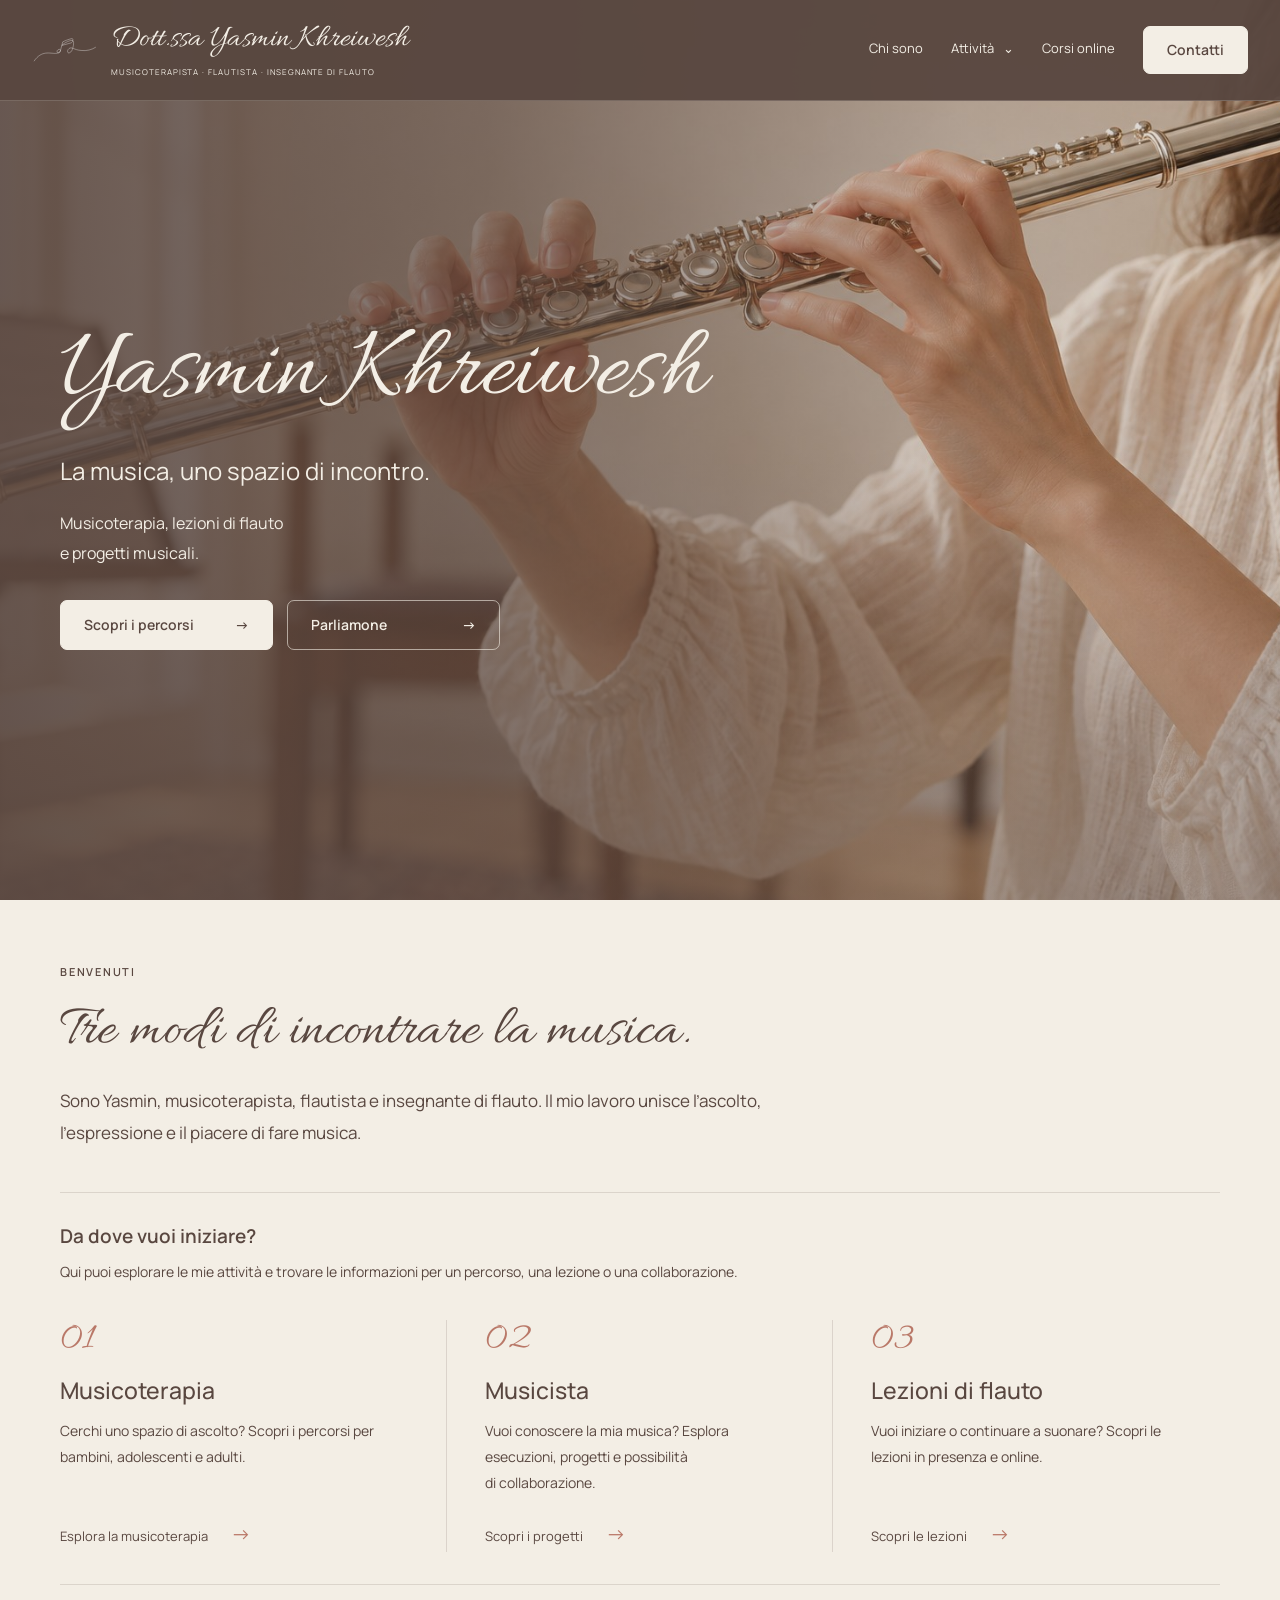
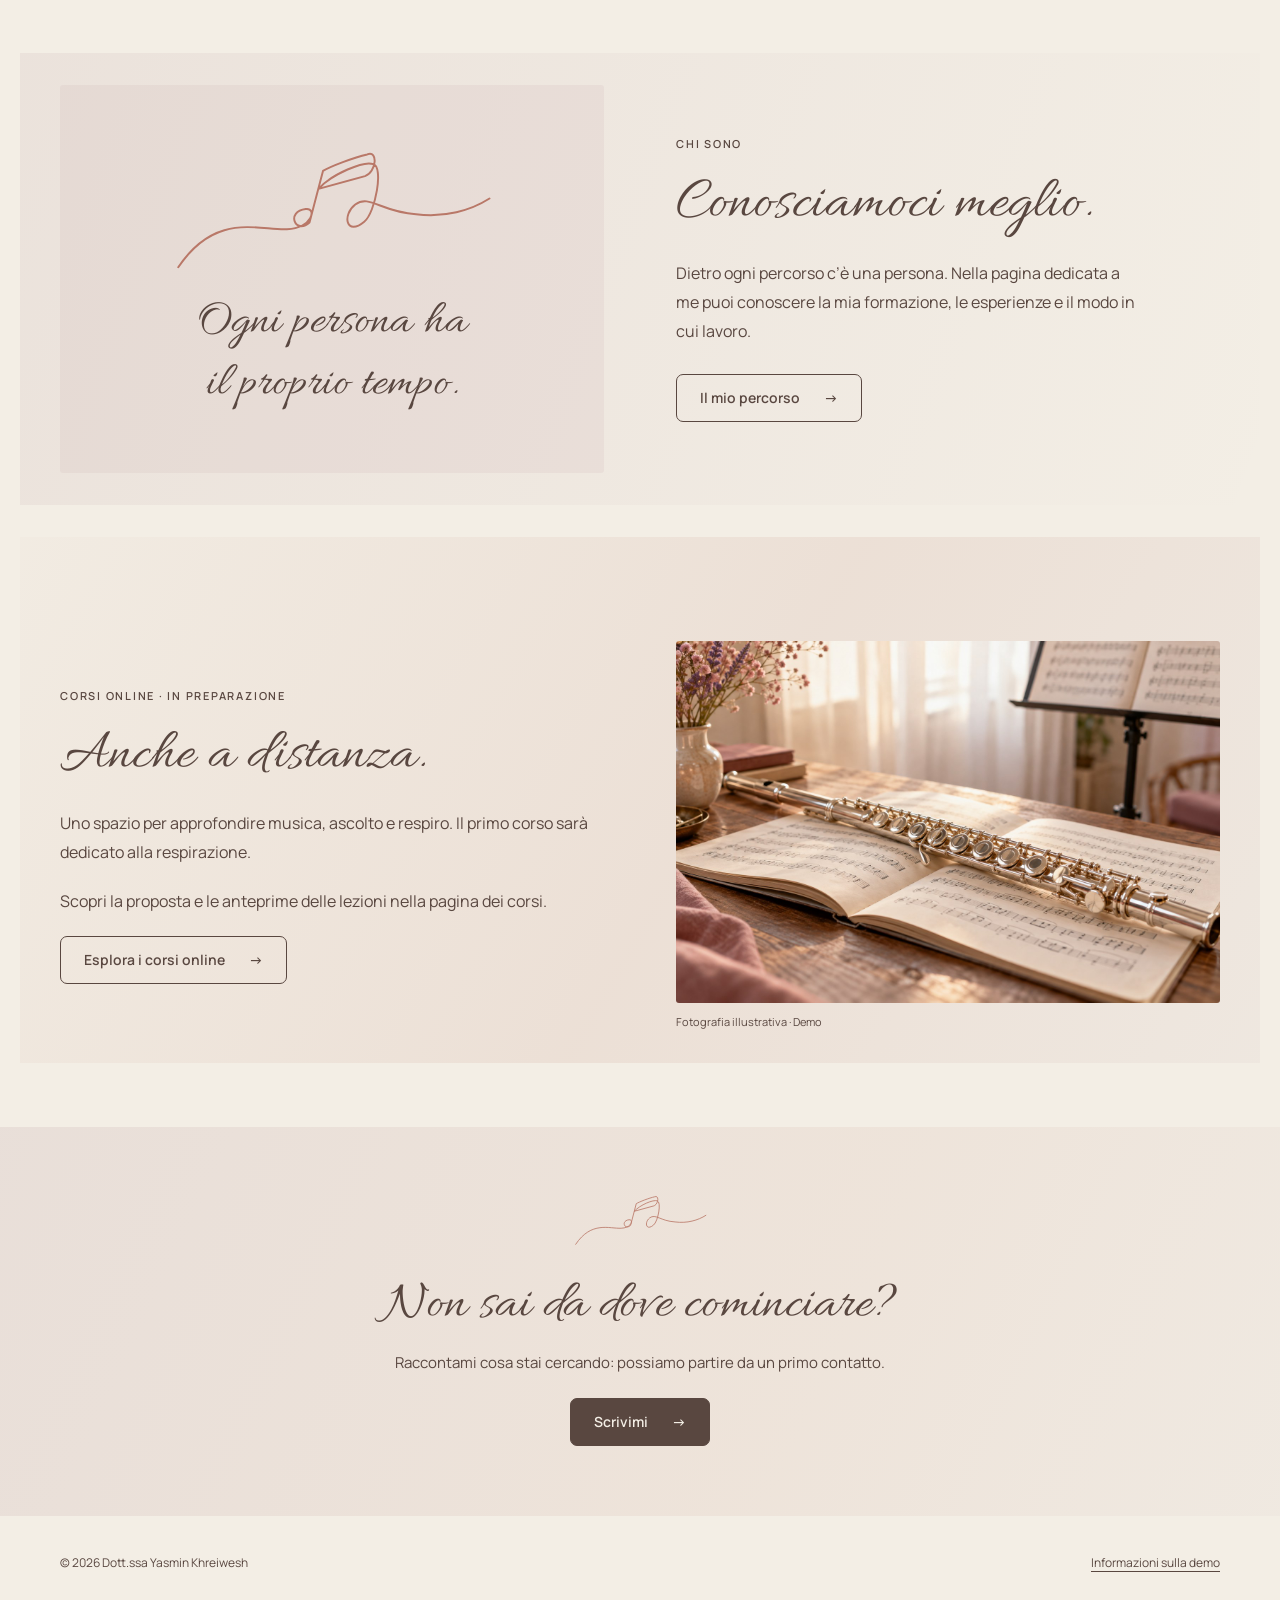
==== commit 4bff3729: "Unify contact navigation and button styling across pages" ====
--- a/site/index.html
+++ b/site/index.html
@@ -1,4 +1,4 @@
-<!doctype html><html lang="it"><head><meta charset="utf-8"><meta name="viewport" content="width=device-width,initial-scale=1"><meta name="robots" content="noindex,nofollow"><title>Home · Dott.ssa Yasmin Khreiwesh</title><meta name="description" content="Yasmin Khreiwesh: musicoterapia, progetti musicali e lezioni di flauto traverso. Demo del sito."><link rel="icon" type="image/svg+xml" href="assets/mark.svg"><link rel="stylesheet" href="styles.css?v=18"><script src="app.js?v=9" defer></script></head><body class="home-page"><a class="skip" href="#main">Vai al contenuto</a><header class="site-header"><div class="header-inner"><a class="brand" href="index.html" aria-label="Yasmin Khreiwesh, homepage"><img src="assets/mark.svg" alt=""><span><span class="brand-honorific">Dott.ssa </span>Yasmin Khreiwesh<small>Musicoterapista · Flautista · Insegnante di flauto</small></span></a><button class="menu" type="button" aria-expanded="false" aria-controls="navigation">Menu <span aria-hidden="true">☰</span></button><nav id="navigation" aria-label="Navigazione principale"><a href="chi-sono.html">Chi sono</a><div class="activity-group"><button class="activity-toggle" type="button" aria-expanded="false" aria-controls="activity-submenu">Attività <span aria-hidden="true">⌄</span></button><div id="activity-submenu" hidden><a href="musicoterapia.html">Musicoterapia</a><a href="musicista.html">Musicista</a><a href="flauto.html">Lezioni di flauto</a></div></div><a href="corsi.html">Corsi online</a><a class="nav-contact" href="contatti.html">Contatti</a></nav></div></header><main id="main">
+<!doctype html><html lang="it"><head><meta charset="utf-8"><meta name="viewport" content="width=device-width,initial-scale=1"><meta name="robots" content="noindex,nofollow"><title>Home · Dott.ssa Yasmin Khreiwesh</title><meta name="description" content="Yasmin Khreiwesh: musicoterapia, progetti musicali e lezioni di flauto traverso. Demo del sito."><link rel="icon" type="image/svg+xml" href="assets/mark.svg"><link rel="preload" href="assets/Allura.woff2" as="font" type="font/woff2" crossorigin><link rel="preload" href="assets/Manrope.woff2" as="font" type="font/woff2" crossorigin><link rel="stylesheet" href="styles.css?v=21"><script src="app.js?v=11" defer></script></head><body class="home-page"><a class="skip" href="#main">Vai al contenuto</a><header class="site-header"><div class="header-inner"><a class="brand" href="index.html" aria-label="Yasmin Khreiwesh, homepage"><img src="assets/mark.svg" alt=""><span><span class="brand-honorific">Dott.ssa </span>Yasmin Khreiwesh<small>Musicoterapista · Flautista · Insegnante di flauto</small></span></a><button class="menu" type="button" aria-expanded="false" aria-controls="navigation">Menu <span aria-hidden="true">☰</span></button><nav id="navigation" aria-label="Navigazione principale"><a href="chi-sono.html">Chi sono</a><div class="activity-group"><button class="activity-toggle" type="button" aria-expanded="false" aria-controls="activity-submenu">Attività <span aria-hidden="true">⌄</span></button><div id="activity-submenu" hidden><a href="musicoterapia.html">Musicoterapia</a><a href="musicista.html">Musicista</a><a href="flauto.html">Lezioni di flauto</a></div></div><a href="corsi.html">Corsi online</a><a class="nav-contact" href="contatti.html">Contatti</a></nav></div></header><main id="main">
 <section class="home-hero" aria-label="Benvenuti nel sito di Yasmin">
  <div class="hero-photo"><img src="assets/flute-hero.jpg" alt="Dettaglio illustrativo di mani su un flauto traverso" fetchpriority="high"></div>
  <div class="hero-copy">
--- a/site/styles.css
+++ b/site/styles.css
@@ -1,9 +1,11 @@
-@font-face{font-family:Allura;src:url('assets/Allura.ttf');font-display:swap}@font-face{font-family:Body;src:url('assets/Manrope.ttf');font-display:swap}
-:root{--paper:#f3eee5;--brown:#594740;--rose:#b97868;--lilac:#a9828d;--rule:#59474028;--max:1160px}*{box-sizing:border-box}html{scroll-behavior:smooth}body{margin:0;background:var(--paper);color:var(--brown);font:15px/1.85 Body,Arial,sans-serif}a{color:inherit}button,input,textarea{font:inherit}a:focus-visible,button:focus-visible,summary:focus-visible{outline:2px solid var(--brown);outline-offset:5px}::selection{background:var(--lilac);color:white}.skip{position:absolute;top:-100px;z-index:100;background:white;padding:10px}.skip:focus{top:0}.site-header{background:var(--paper);position:sticky;top:0;z-index:30;border-bottom:1px solid var(--rule)}.header-inner{max-width:1320px;width:calc(100% - 64px);margin:auto;min-height:105px;display:flex;align-items:center;justify-content:space-between;gap:24px}.brand{display:flex;gap:10px;text-decoration:none;align-items:center;flex-shrink:0}.brand img{width:57px}.brand>span{font:31px/1.15 Allura,cursive}.brand small{display:block;font:8px/1.4 Body,Arial;letter-spacing:.14em;text-transform:uppercase;margin-top:7px}#navigation{display:flex;gap:20px;align-items:center}#navigation a{font-size:12px;text-decoration:none;padding:12px 0;border-bottom:2px solid transparent;white-space:nowrap}#navigation a:hover{border-color:var(--rose)}#navigation a[aria-current=page]{border-color:var(--rose);font-weight:700}.menu{display:none;background:transparent;border:1px solid var(--rule);padding:9px 14px;color:var(--brown)}h1,h2{font:400 57px/1.15 Allura,cursive;margin:0 0 20px}h3{font-size:19px;line-height:1.45;font-weight:600;margin:0 0 14px}p{margin:0 0 20px}.eyebrow{font-size:10px;text-transform:uppercase;letter-spacing:.18em;line-height:1.5;margin-bottom:18px}.button{display:inline-flex;gap:28px;align-items:center;justify-content:center;border:1px solid var(--brown);border-radius:30px;padding:10px 23px;font-size:12px;text-decoration:none;background:var(--brown);color:var(--paper);cursor:pointer}.button:hover{background:#6d564d}.button.secondary{background:transparent;color:var(--brown)}.button.secondary:hover{background:#b9786810}.home-hero{width:min(1320px,100%);margin:auto;position:relative;min-height:525px;isolation:isolate;overflow:hidden}.hero-copy{width:min(1160px,calc(100% - 80px));margin:auto;padding:95px 0 65px;position:relative;z-index:2;pointer-events:none}.hero-copy h1{font-size:67px;color:var(--rose);max-width:550px;line-height:1.15}.hero-copy>p:not(.eyebrow){max-width:420px;font-size:16px}.hero-copy a{pointer-events:auto;margin-top:7px}.hero-photo{position:absolute;inset:0 0 0 30%;z-index:0}.hero-photo img{display:block;width:100%;height:100%;object-fit:cover;object-position:65% center;mask-image:linear-gradient(to right,transparent 0%,#000 36%,#000 94%,transparent 100%);-webkit-mask-image:linear-gradient(to right,transparent 0%,#000 36%,#000 94%,transparent 100%)}.hero-photo:after{content:'';position:absolute;inset:0;background:linear-gradient(to bottom,var(--paper),transparent 12%,transparent 85%,var(--paper))}.hero-sign{position:absolute;bottom:-36px;left:7%;width:540px;opacity:.8;z-index:1;transform:rotate(-4deg);pointer-events:none}.activity-doors{max-width:var(--max);width:calc(100% - 80px);margin:20px auto 75px;display:grid;grid-template-columns:repeat(3,1fr);padding:25px 0;border-bottom:1px solid var(--rule)}.activity-door{padding:10px 38px;text-decoration:none;position:relative;border-right:1px solid var(--rule)}.activity-door:first-child{padding-left:0}.activity-door:last-child{border:0}.number{font:37px/1 Allura,cursive;color:var(--rose)}.activity-door h2{font:500 23px/1.4 Body,Arial;margin:10px 0 12px}.activity-door p{font-size:13px;line-height:1.7}.door-link{font-size:11px;letter-spacing:.05em}.door-link b{font-weight:400;margin-left:20px;color:var(--rose);font-size:20px}.activity-door:hover .door-link{text-decoration:underline;text-underline-offset:5px}.home-about,.home-course{max-width:var(--max);width:calc(100% - 80px);margin:0 auto 80px;display:grid;grid-template-columns:1fr 1fr;gap:75px;align-items:center}.about-sign{background:#a9828d18;text-align:center;padding:45px 35px}.about-sign img{width:90%;max-width:330px}.about-sign p{font:43px/1.3 Allura,cursive;margin:0}.about-copy p{max-width:490px}.about-copy h2{font-size:58px}.home-course{padding-top:60px;border-top:1px solid var(--rule)}.course-graphic{border-top:1px solid var(--rose);border-bottom:1px solid var(--rose);padding:35px 40px;display:flex;align-items:center;gap:25px}.course-graphic img{width:45%}.course-graphic span{font:40px/1.3 Allura,cursive}.closing{background:#a9828d16;text-align:center;padding:55px 20px 60px}.closing>img{width:150px;height:60px;object-fit:contain;margin-bottom:15px}.closing h2{font-size:47px;margin-bottom:12px}.closing p{font-size:13px;margin-bottom:22px}footer{max-width:var(--max);width:calc(100% - 80px);margin:auto;display:flex;justify-content:space-between;gap:20px;padding:24px 0;font-size:10px}footer p{margin:0}footer a{text-underline-offset:4px}.page-shell{max-width:var(--max);width:calc(100% - 80px);margin:auto}.breadcrumb{display:flex;gap:12px;padding:24px 0 0;font-size:11px}.breadcrumb a{text-underline-offset:4px}.page-intro{padding:48px 0 45px;max-width:800px}.page-intro h1{font-size:64px;color:var(--rose)}.intro-copy{font-size:16px;max-width:710px;margin:0}.content-section{padding:45px 0 50px;border-top:1px solid var(--rule)}.section-heading{margin-bottom:25px}.section-heading h2{font-size:47px}.section-heading .eyebrow{margin-bottom:12px}.content-section>p{max-width:800px}.two-columns{display:grid;grid-template-columns:repeat(2,1fr);gap:50px}.three-columns{display:grid;grid-template-columns:repeat(3,1fr);gap:40px}.text-item p{font-size:14px;margin:0}.pending{background:#a9828d0c;border-left:2px solid #a9828d80;padding:22px 26px;max-width:900px}.pending-label{font-size:9px;letter-spacing:.13em;text-transform:uppercase;display:block;margin-bottom:12px}.pending h3{font-size:17px;margin-bottom:8px}.pending p{font-size:13px;margin:0;max-width:760px}.inline-links{display:flex;flex-wrap:wrap;gap:25px;margin-top:25px;font-size:12px}.inline-links a{text-underline-offset:5px}.section-action{display:flex;align-items:center}.status{display:inline-block;background:#b9786816;border:1px solid #b9786840;padding:3px 12px;font-size:10px;margin-bottom:20px;text-transform:uppercase;letter-spacing:.1em}.content-section .two-columns:not(:first-child){margin-top:28px}.faq details{border-top:1px solid var(--rule);padding:18px 0}.faq details:last-child{border-bottom:1px solid var(--rule)}.faq summary{display:flex;justify-content:space-between;gap:15px;cursor:pointer;list-style:none;font-size:15px}.faq summary::-webkit-details-marker{display:none}.faq summary span{color:var(--rose);font-size:20px}.faq details[open] summary span{transform:rotate(45deg)}.faq details p{margin:15px 0 0;max-width:800px;font-size:14px}.form-demo{display:grid;gap:9px}.form-note{font-size:11px;padding:12px;background:#a9828d15;margin:0 0 12px}.form-demo label{font-size:12px}.form-demo input,.form-demo textarea{width:100%;padding:11px 13px;background:#ffffff55;border:1px solid var(--rule);color:var(--brown);border-radius:3px}.form-demo .button{justify-self:start;margin-top:13px}.form-message{font-size:13px;padding:15px;background:#a9828d20;margin-top:10px}.content-section[id]{scroll-margin-top:120px}[hidden]{display:none!important}
-@media(max-width:1180px){.header-inner{width:calc(100% - 44px);flex-wrap:wrap;gap:10px;min-height:92px;padding:17px 0}.brand>span{font-size:29px}.menu{display:block;margin-left:auto;font-size:12px}#navigation{display:none;width:100%;flex-direction:column;align-items:stretch;gap:0;padding-top:10px}#navigation.open{display:flex}#navigation a{font-size:14px;padding:10px 14px;border-bottom:1px solid var(--rule)}#navigation a[aria-current=page]{border-left:2px solid var(--rose);background:#b9786810;padding-left:12px}.hero-copy h1{font-size:59px;max-width:480px}.home-about,.home-course{gap:40px}}
+@font-face{font-family:Allura;src:url('assets/Allura.woff2') format('woff2');font-style:normal;font-weight:400;font-display:swap}@font-face{font-family:Body;src:url('assets/Manrope.woff2') format('woff2');font-style:normal;font-weight:200 800;font-display:swap}
+body,main{overflow-x:clip}.reveal-pending{opacity:0;transform:translateX(var(--reveal-x,0px))}
+@media(prefers-reduced-motion:reduce){.reveal-pending{opacity:1;transform:none}}
+:root{--paper:#f3eee5;--brown:#594740;--rose:#b97868;--lilac:#a9828d;--rule:#59474028;--max:1160px}*{box-sizing:border-box}html{scroll-behavior:smooth}body{margin:0;background:var(--paper);color:var(--brown);font:15px/1.85 Body,Arial,sans-serif}a{color:inherit}button,input,textarea{font:inherit}a:focus-visible,button:focus-visible,summary:focus-visible{outline:2px solid var(--brown);outline-offset:5px}::selection{background:var(--lilac);color:white}.skip{position:absolute;top:-100px;z-index:100;background:white;padding:10px}.skip:focus{top:0}.site-header{background:var(--paper);position:sticky;top:0;z-index:30;border-bottom:1px solid var(--rule)}.header-inner{max-width:1320px;width:calc(100% - 64px);margin:auto;min-height:105px;display:flex;align-items:center;justify-content:space-between;gap:24px}.brand{display:flex;gap:10px;text-decoration:none;align-items:center;flex-shrink:0}.brand img{width:57px}.brand>span{font:31px/1.15 Allura,cursive}.brand small{display:block;font:8px/1.4 Body,Arial;letter-spacing:.14em;text-transform:uppercase;margin-top:7px}#navigation{display:flex;gap:20px;align-items:center}#navigation a{font-size:12px;text-decoration:none;padding:12px 0;border-bottom:2px solid transparent;white-space:nowrap}#navigation a:hover{border-color:var(--rose)}#navigation a:not(.nav-contact)[aria-current=page]{border-color:var(--rose);font-weight:700}.menu{display:none;background:transparent;border:1px solid var(--rule);padding:9px 14px;color:var(--brown)}h1,h2{font:400 57px/1.15 Allura,cursive;margin:0 0 20px}h3{font-size:19px;line-height:1.45;font-weight:600;margin:0 0 14px}p{margin:0 0 20px}.eyebrow{font-size:10px;text-transform:uppercase;letter-spacing:.18em;line-height:1.5;margin-bottom:18px}.button{display:inline-flex;gap:28px;align-items:center;justify-content:center;border:1px solid var(--brown);border-radius:30px;padding:10px 23px;font-size:12px;text-decoration:none;background:var(--brown);color:var(--paper);cursor:pointer}.button:hover{background:#6d564d}.button.secondary{background:transparent;color:var(--brown)}.button.secondary:hover{background:#b9786810}.home-hero{width:min(1320px,100%);margin:auto;position:relative;min-height:525px;isolation:isolate;overflow:hidden}.hero-copy{width:min(1160px,calc(100% - 80px));margin:auto;padding:95px 0 65px;position:relative;z-index:2;pointer-events:none}.hero-copy h1{font-size:67px;color:var(--rose);max-width:550px;line-height:1.15}.hero-copy>p:not(.eyebrow){max-width:420px;font-size:16px}.hero-copy a{pointer-events:auto;margin-top:7px}.hero-photo{position:absolute;inset:0 0 0 30%;z-index:0}.hero-photo img{display:block;width:100%;height:100%;object-fit:cover;object-position:65% center;mask-image:linear-gradient(to right,transparent 0%,#000 36%,#000 94%,transparent 100%);-webkit-mask-image:linear-gradient(to right,transparent 0%,#000 36%,#000 94%,transparent 100%)}.hero-photo:after{content:'';position:absolute;inset:0;background:linear-gradient(to bottom,var(--paper),transparent 12%,transparent 85%,var(--paper))}.hero-sign{position:absolute;bottom:-36px;left:7%;width:540px;opacity:.8;z-index:1;transform:rotate(-4deg);pointer-events:none}.activity-doors{max-width:var(--max);width:calc(100% - 80px);margin:20px auto 75px;display:grid;grid-template-columns:repeat(3,1fr);padding:25px 0;border-bottom:1px solid var(--rule)}.activity-door{padding:10px 38px;text-decoration:none;position:relative;border-right:1px solid var(--rule)}.activity-door:first-child{padding-left:0}.activity-door:last-child{border:0}.number{font:37px/1 Allura,cursive;color:var(--rose)}.activity-door h2{font:500 23px/1.4 Body,Arial;margin:10px 0 12px}.activity-door p{font-size:13px;line-height:1.7}.door-link{font-size:11px;letter-spacing:.05em}.door-link b{font-weight:400;margin-left:20px;color:var(--rose);font-size:20px}.activity-door:hover .door-link{text-decoration:underline;text-underline-offset:5px}.home-about,.home-course{max-width:var(--max);width:calc(100% - 80px);margin:0 auto 80px;display:grid;grid-template-columns:1fr 1fr;gap:75px;align-items:center}.about-sign{background:#a9828d18;text-align:center;padding:45px 35px}.about-sign img{width:90%;max-width:330px}.about-sign p{font:43px/1.3 Allura,cursive;margin:0}.about-copy p{max-width:490px}.about-copy h2{font-size:58px}.home-course{padding-top:60px;border-top:1px solid var(--rule)}.course-graphic{border-top:1px solid var(--rose);border-bottom:1px solid var(--rose);padding:35px 40px;display:flex;align-items:center;gap:25px}.course-graphic img{width:45%}.course-graphic span{font:40px/1.3 Allura,cursive}.closing{background:#a9828d16;text-align:center;padding:55px 20px 60px}.closing>img{width:150px;height:60px;object-fit:contain;margin-bottom:15px}.closing h2{font-size:47px;margin-bottom:12px}.closing p{font-size:13px;margin-bottom:22px}footer{max-width:var(--max);width:calc(100% - 80px);margin:auto;display:flex;justify-content:space-between;gap:20px;padding:24px 0;font-size:10px}footer p{margin:0}footer a{text-underline-offset:4px}.page-shell{max-width:var(--max);width:calc(100% - 80px);margin:auto}.breadcrumb{display:flex;gap:12px;padding:24px 0 0;font-size:11px}.breadcrumb a{text-underline-offset:4px}.page-intro{padding:48px 0 45px;max-width:800px}.page-intro h1{font-size:64px;color:var(--rose)}.intro-copy{font-size:16px;max-width:710px;margin:0}.content-section{padding:45px 0 50px;border-top:1px solid var(--rule)}.section-heading{margin-bottom:25px}.section-heading h2{font-size:47px}.section-heading .eyebrow{margin-bottom:12px}.content-section>p{max-width:800px}.two-columns{display:grid;grid-template-columns:repeat(2,1fr);gap:50px}.three-columns{display:grid;grid-template-columns:repeat(3,1fr);gap:40px}.text-item p{font-size:14px;margin:0}.pending{background:#a9828d0c;border-left:2px solid #a9828d80;padding:22px 26px;max-width:900px}.pending-label{font-size:9px;letter-spacing:.13em;text-transform:uppercase;display:block;margin-bottom:12px}.pending h3{font-size:17px;margin-bottom:8px}.pending p{font-size:13px;margin:0;max-width:760px}.inline-links{display:flex;flex-wrap:wrap;gap:25px;margin-top:25px;font-size:12px}.inline-links a{text-underline-offset:5px}.section-action{display:flex;align-items:center}.status{display:inline-block;background:#b9786816;border:1px solid #b9786840;padding:3px 12px;font-size:10px;margin-bottom:20px;text-transform:uppercase;letter-spacing:.1em}.content-section .two-columns:not(:first-child){margin-top:28px}.faq details{border-top:1px solid var(--rule);padding:18px 0}.faq details:last-child{border-bottom:1px solid var(--rule)}.faq summary{display:flex;justify-content:space-between;gap:15px;cursor:pointer;list-style:none;font-size:15px}.faq summary::-webkit-details-marker{display:none}.faq summary span{color:var(--rose);font-size:20px}.faq details[open] summary span{transform:rotate(45deg)}.faq details p{margin:15px 0 0;max-width:800px;font-size:14px}.form-demo{display:grid;gap:9px}.form-note{font-size:11px;padding:12px;background:#a9828d15;margin:0 0 12px}.form-demo label{font-size:12px}.form-demo input,.form-demo textarea{width:100%;padding:11px 13px;background:#ffffff55;border:1px solid var(--rule);color:var(--brown);border-radius:3px}.form-demo .button{justify-self:start;margin-top:13px}.form-message{font-size:13px;padding:15px;background:#a9828d20;margin-top:10px}.content-section[id]{scroll-margin-top:120px}[hidden]{display:none!important}
+@media(max-width:1180px){.header-inner{width:calc(100% - 44px);flex-wrap:wrap;gap:10px;min-height:92px;padding:17px 0}.brand>span{font-size:29px}.menu{display:block;margin-left:auto;font-size:12px}#navigation{display:none;width:100%;flex-direction:column;align-items:stretch;gap:0;padding-top:10px}#navigation.open{display:flex}#navigation a{font-size:14px;padding:10px 14px;border-bottom:1px solid var(--rule)}#navigation a:not(.nav-contact)[aria-current=page]{border-left:2px solid var(--rose);background:#b9786810;padding-left:12px}.hero-copy h1{font-size:59px;max-width:480px}.home-about,.home-course{gap:40px}}
 @media(max-width:650px){body{font-size:14px}.header-inner{width:calc(100% - 32px);min-height:82px;padding:14px 0}.brand img{width:30px}.brand>span{font-size:24px}.brand small{font-size:6px;letter-spacing:.1em}.menu{padding:7px 9px;font-size:10px}.home-hero{min-height:0}.hero-copy{width:calc(100% - 36px);padding:40px 0 25px}.hero-copy h1{font-size:53px;max-width:340px}.hero-copy>p:not(.eyebrow){font-size:14px}.hero-photo{position:relative;inset:auto;height:280px;margin-top:-25px}.hero-photo img{object-position:center;mask-image:linear-gradient(to bottom,transparent,#000 25%,#000 85%,transparent);-webkit-mask-image:linear-gradient(to bottom,transparent,#000 25%,#000 85%,transparent)}.home-hero{display:flex;flex-direction:column}.hero-copy{order:0}.hero-photo{order:1}.hero-sign{width:290px;bottom:-20px;left:5%}.activity-doors{width:calc(100% - 36px);grid-template-columns:1fr;margin:15px auto 45px;padding:0}.activity-door,.activity-door:first-child{padding:22px 0;border:0;border-bottom:1px solid var(--rule);display:grid;grid-template-columns:35px 1fr;gap:0 15px}.activity-door:last-child{border-bottom:0}.number{grid-row:1/4;line-height:1.3;font-size:32px}.activity-door h2{font-size:21px;margin:0 0 8px}.activity-door p{margin:0 0 10px}.activity-door br{display:none}.home-about,.home-course{width:calc(100% - 36px);grid-template-columns:1fr;gap:30px;margin-bottom:45px}.about-sign{padding:25px}.about-sign p{font-size:38px}.about-copy h2{font-size:49px}.home-course{padding-top:35px}.course-graphic{padding:25px 15px}.course-graphic span{font-size:34px}.closing{padding:35px 18px 40px}.closing h2{font-size:40px}.closing p{max-width:290px;margin-left:auto;margin-right:auto}footer{width:calc(100% - 36px);flex-wrap:wrap;font-size:9px;padding:20px 0;gap:7px}.page-shell{width:calc(100% - 36px)}.breadcrumb{padding-top:20px}.page-intro{padding:32px 0}.page-intro h1{font-size:49px}.intro-copy{font-size:14px}.content-section{padding:30px 0 35px}.section-heading h2{font-size:39px}.two-columns,.three-columns{grid-template-columns:1fr;gap:25px}.text-item h3{font-size:18px}.text-item p{font-size:13px}.pending{padding:18px 20px}.pending p{font-size:12px}.inline-links{gap:15px}.faq summary{font-size:14px}.content-section[id]{scroll-margin-top:105px}}@media(max-width:360px){.brand>span{font-size:21px}.brand img{width:25px}.brand small{font-size:5px}.header-inner{gap:8px}.hero-copy h1{font-size:47px}}@media(prefers-reduced-motion:reduce){html{scroll-behavior:auto}*{transition:none!important}}
 .activity-group{position:relative}.activity-toggle{color:var(--brown);background:none;border:0;border-bottom:2px solid transparent;padding:12px 0;font-size:12px;cursor:pointer;display:flex;align-items:center;gap:9px}.activity-toggle.active,.activity-toggle:hover,.activity-toggle[aria-expanded=true]{border-bottom-color:var(--rose)}.activity-toggle.active{font-weight:700}.activity-toggle[aria-expanded=true]>span{transform:rotate(180deg)}#activity-submenu{position:absolute;top:100%;left:-18px;min-width:220px;background:var(--paper);border:1px solid var(--rule);box-shadow:0 12px 24px #59474013;padding:8px 0;border-radius:4px}#navigation #activity-submenu a{display:block;font-size:13px;padding:11px 18px;border:0}#navigation #activity-submenu a:hover,#navigation #activity-submenu a[aria-current=page]{background:#b9786812}
-@media(min-width:801px){.header-inner{flex-wrap:nowrap;min-height:105px;padding:0}.menu{display:none}#navigation{display:flex;width:auto;flex-direction:row;align-items:center;gap:25px;padding:0}#navigation>a{font-size:12px;padding:12px 0;border-bottom:2px solid transparent}#navigation>a[aria-current=page]{border-left:0;border-bottom-color:var(--rose);background:transparent;padding-left:0}}
+@media(min-width:801px){.header-inner{flex-wrap:nowrap;min-height:105px;padding:0}.menu{display:none}#navigation{display:flex;width:auto;flex-direction:row;align-items:center;gap:25px;padding:0}#navigation>a{font-size:12px;padding:12px 0;border-bottom:2px solid transparent}#navigation>a:not(.nav-contact)[aria-current=page]{border-left:0;border-bottom-color:var(--rose);background:transparent;padding-left:0}}
 @media(max-width:800px){.activity-group{width:100%}.activity-toggle{width:100%;justify-content:space-between;font-size:14px;padding:10px 14px;border-bottom:1px solid var(--rule)}.activity-toggle.active{border-left:2px solid var(--rose);background:#b9786810;padding-left:12px}#activity-submenu{position:static;min-width:0;border:0;border-left:1px solid #b9786850;box-shadow:none;margin:5px 14px 10px;padding:2px 0;border-radius:0}#navigation #activity-submenu a{font-size:13px;padding:9px 15px}.hero-photo{position:relative;inset:auto;width:calc(100% - 36px);height:300px;order:1;margin:0 auto 15px}.home-hero{display:flex;flex-direction:column;min-height:0}.hero-copy{order:0;width:calc(100% - 36px);padding:40px 0 30px}.hero-photo img{mask-image:none;-webkit-mask-image:none;border-radius:3px;object-position:center}.hero-photo:after{display:none}.hero-sign{display:none}.hero-copy h1{max-width:520px}.activity-doors{margin-top:10px}}
 
 /* Brand-book refinements: Allura headings, editorial rules and the original palette. */
@@ -20,7 +22,7 @@
 .brand small { font-size: 8px; line-height: 1.7; letter-spacing: .12em; }
 #navigation { gap: 28px; }
 #navigation > a, .activity-toggle { font-size: 13px; min-height: 46px; }
-#navigation > .nav-contact { background: var(--brown); color: var(--paper); border: 1px solid var(--brown); padding: 9px 21px; border-radius: 7px; }
+#navigation > .nav-contact { display: inline-flex; align-items: center; justify-content: center; gap: 24px; min-height: 48px; background: var(--brown); color: var(--paper); border: 1px solid var(--brown); padding: 11px 23px; border-radius: 7px; font-size: 14px; font-weight: 600; line-height: 1.4; }
 #navigation > .nav-contact:hover { background: #6d564d; }
 #navigation > .nav-contact[aria-current=page] { color: var(--paper); border-color: var(--brown); text-decoration: underline; text-underline-offset: 5px; }
 #activity-submenu { min-width: 240px; border-radius: 7px; padding: 10px; }
@@ -30,7 +32,7 @@
 h3 { font-size: 20px; }
 p { text-wrap: pretty; }
 .eyebrow { font-size: 11px; letter-spacing: .16em; font-weight: 600; }
-.button { min-height: 48px; border-radius: 7px; padding: 11px 23px; font-size: 14px; gap: 24px; transition: background .18s ease, transform .18s ease; }
+.button { font-weight: 600; line-height: 1.4; min-height: 48px; border-radius: 7px; padding: 11px 23px; font-size: 14px; gap: 24px; transition: background .18s ease, transform .18s ease; }
 .button:hover { transform: translateY(-2px); }
 .button.secondary:hover { background: #b9786812; }
 .home-hero { min-height: 590px; }
@@ -83,7 +85,7 @@
 .status { font-size: 11px; border-radius: 4px; }
 .faq summary { font-size: 16px; min-height: 44px; align-items: center; }
 .faq details p { font-size: 15px; }
-.form-demo { background: #a9828d10; border: 1px solid var(--rule); padding: 30px; border-radius: 7px; gap: 10px; }
+.form-demo { align-self: start; align-content: start; background: #a9828d10; border: 1px solid var(--rule); padding: 30px; border-radius: 7px; gap: 10px; }
 .form-note { font-size: 13px; background: transparent; padding: 0 0 18px; border-bottom: 1px solid var(--rule); }
 .form-demo label { font-size: 14px; font-weight: 600; }
 .form-demo input, .form-demo textarea { font-size: 16px; border-color: #59474055; border-radius: 5px; padding: 12px 14px; }
@@ -97,7 +99,7 @@
   .brand img { width: 45px; }
   .brand small { font-size: 7px; }
   #navigation { gap: 18px; }
-  #navigation > .nav-contact { padding: 9px 15px; }
+  #navigation > .nav-contact { padding: 11px 18px; }
   .hero-copy h1 { font-size: 64px; max-width: 480px; }
   .home-about, .home-course { gap: 40px; }
 }
@@ -212,7 +214,7 @@
 /* Shared navigation across the home and all secondary pages. */
 .site-header { background: var(--brown); color: var(--paper); border-bottom-color: #f3eee533; }
 .site-header #navigation > .nav-contact[aria-current=page] { background: var(--paper); color: var(--brown); border-color: var(--paper); }
-.site-header #navigation a[aria-current=page], .site-header .activity-toggle.active { text-decoration: underline; text-underline-offset: 6px; }
+.site-header #navigation a:not(.nav-contact)[aria-current=page], .site-header .activity-toggle.active { text-decoration: underline; text-underline-offset: 6px; }
 /* Full-width photographic opening, with the Yasmin brand typography and palette. */
 .home-page .site-header { position: absolute; top: auto; left: 0; right: 0; background: #594740f5; border-bottom: 1px solid #f3eee533; color: var(--paper); }
 .site-header .brand img { filter: brightness(0) invert(1); opacity: .9; }
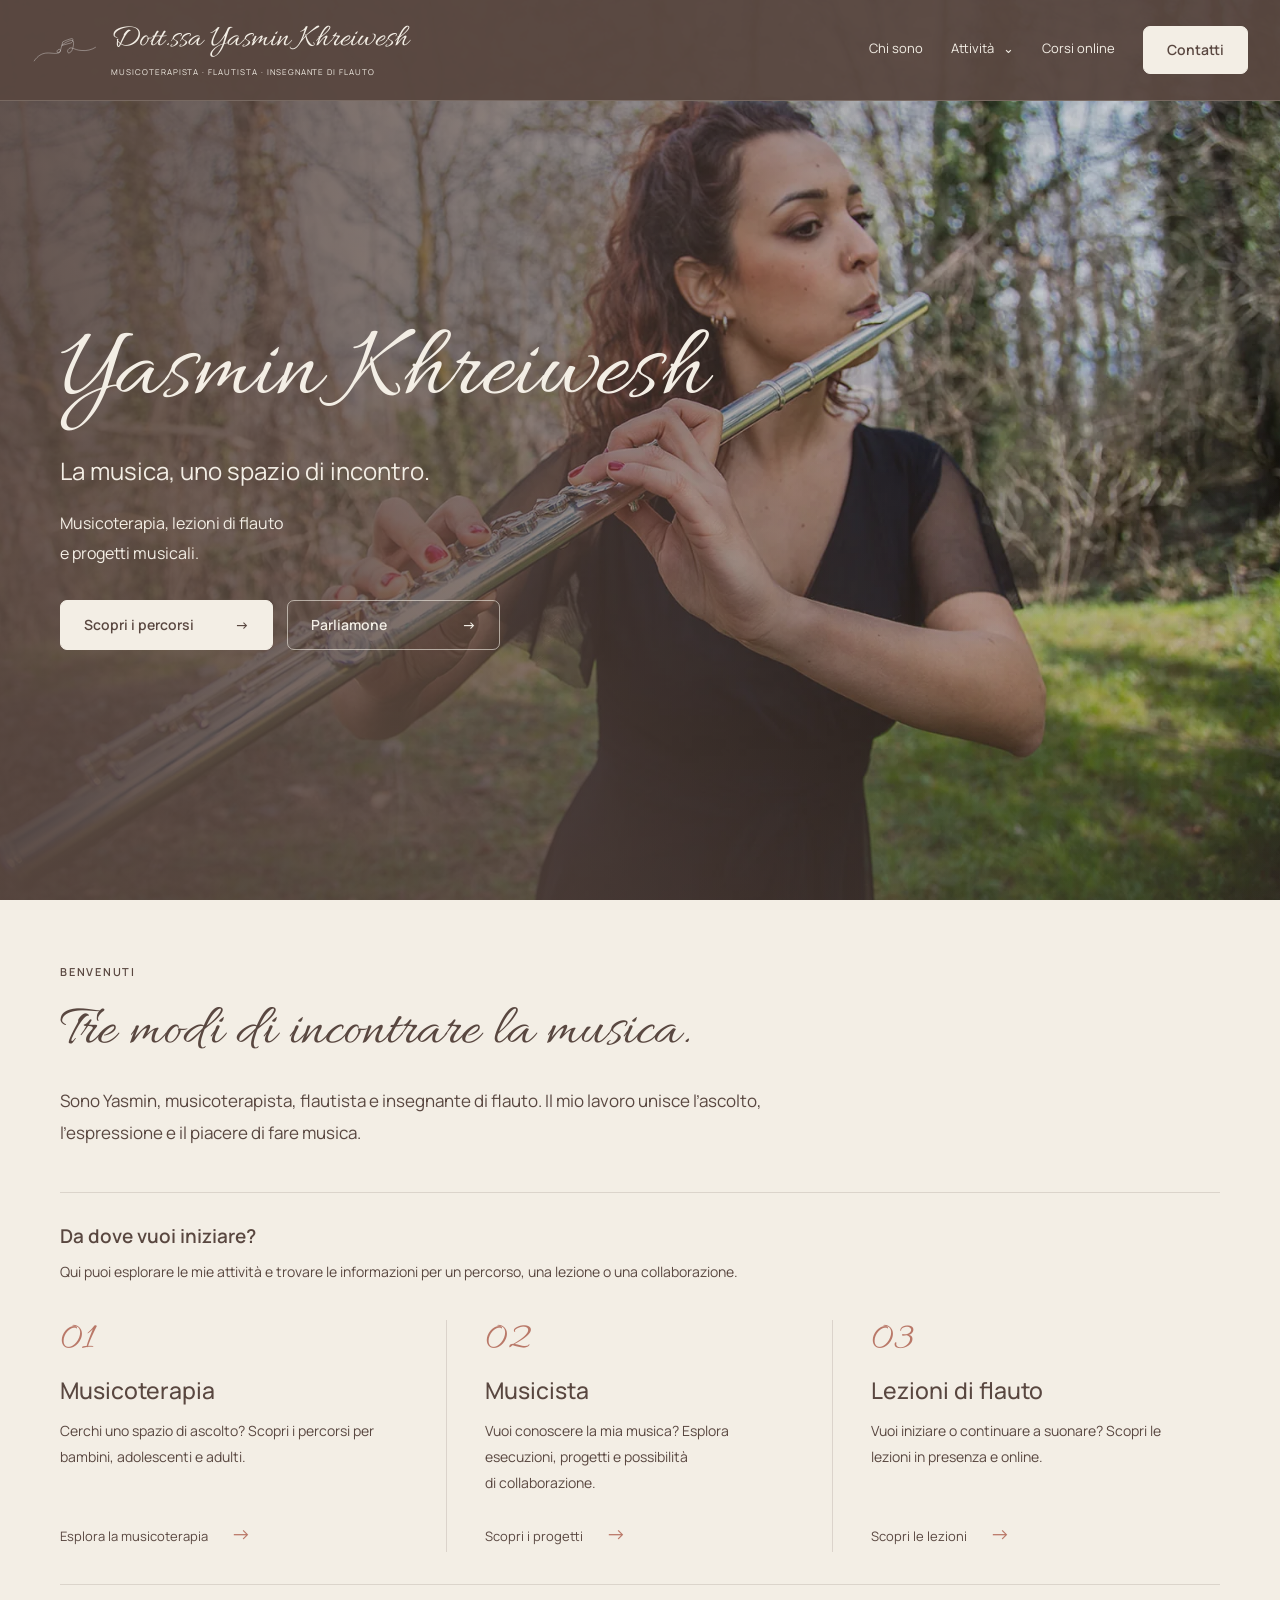
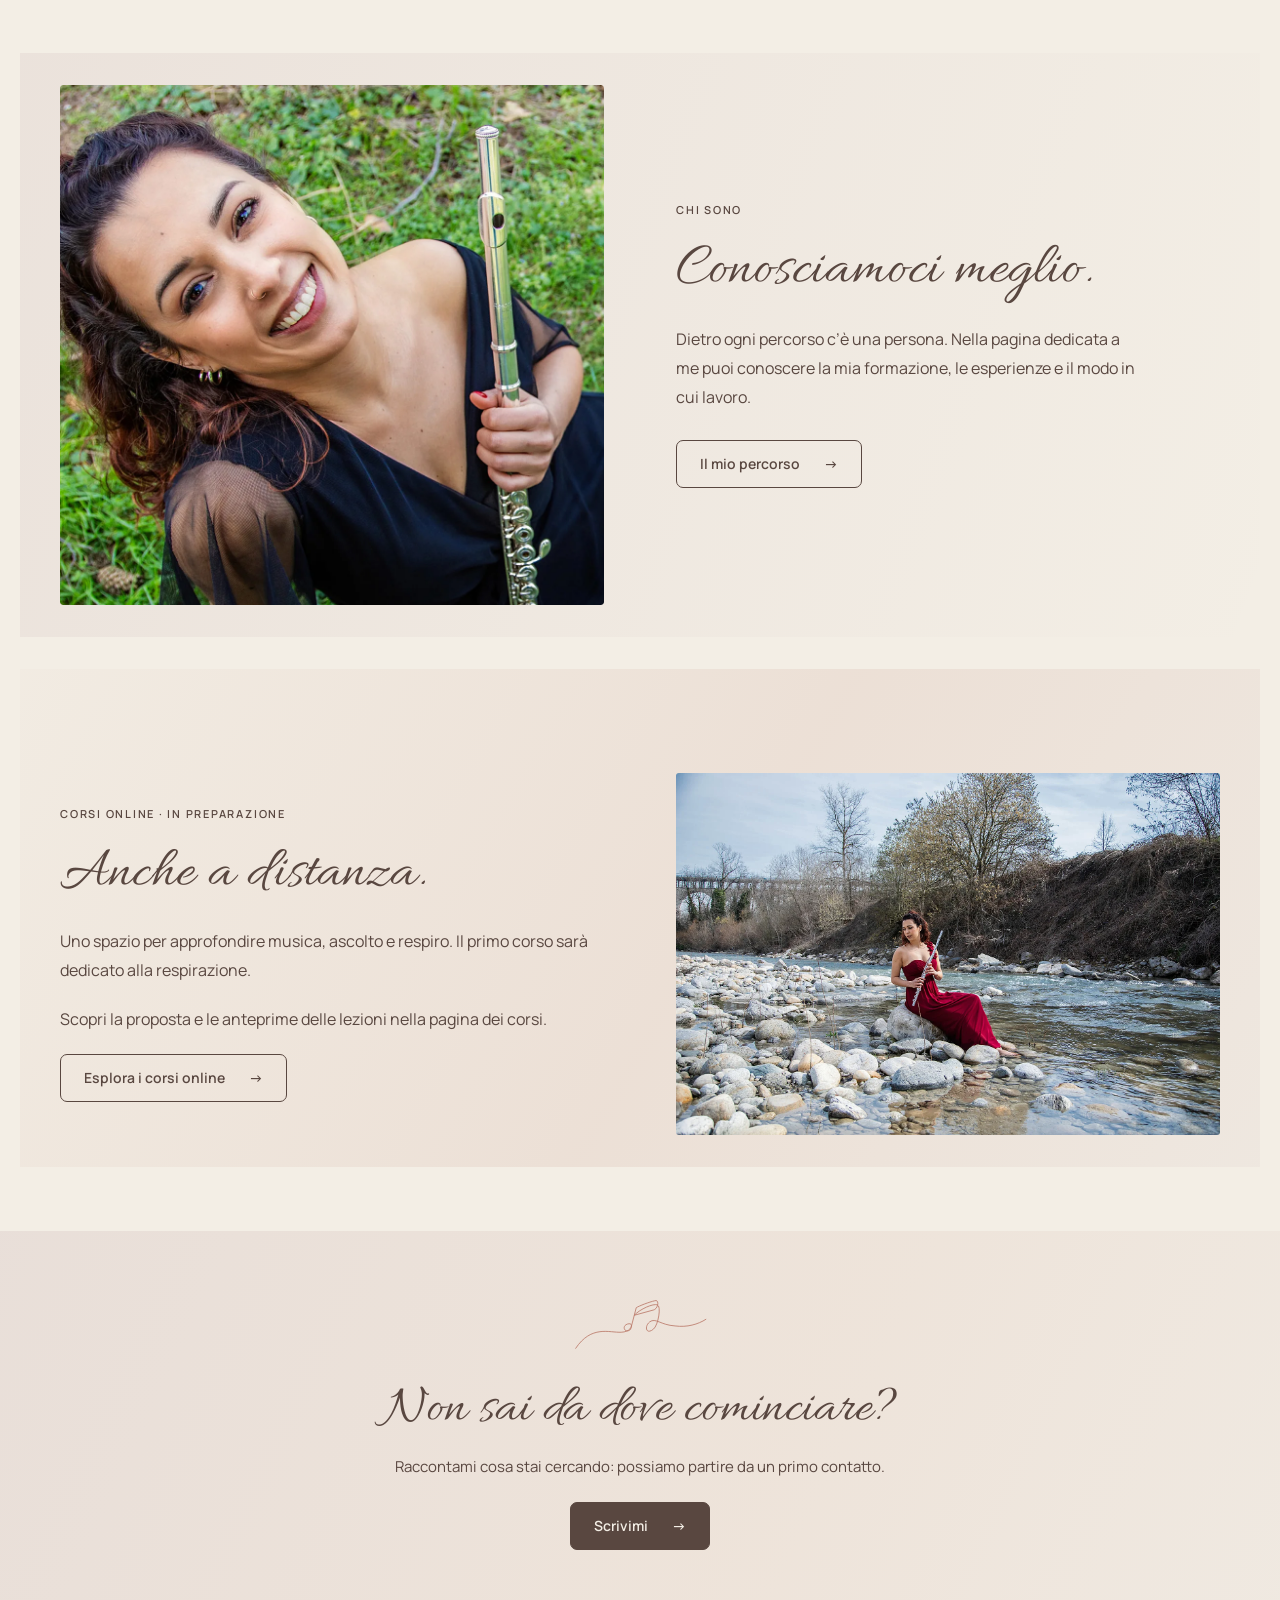
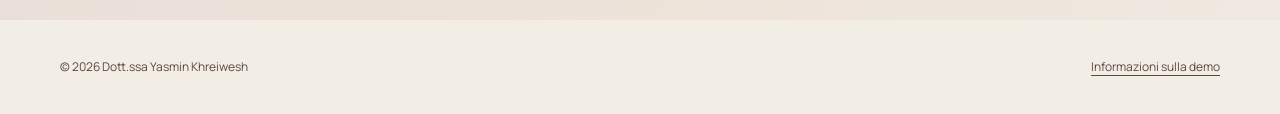
==== commit edfcd26d: "Add Yasmin flute photography to demo" ====
--- a/site/index.html
+++ b/site/index.html
@@ -1,6 +1,6 @@
 <!doctype html><html lang="it"><head><meta charset="utf-8"><meta name="viewport" content="width=device-width,initial-scale=1"><meta name="robots" content="noindex,nofollow"><title>Home · Dott.ssa Yasmin Khreiwesh</title><meta name="description" content="Yasmin Khreiwesh: musicoterapia, progetti musicali e lezioni di flauto traverso. Demo del sito."><link rel="icon" type="image/svg+xml" href="assets/mark.svg"><link rel="preload" href="assets/Allura.woff2" as="font" type="font/woff2" crossorigin><link rel="preload" href="assets/Manrope.woff2" as="font" type="font/woff2" crossorigin><link rel="stylesheet" href="styles.css?v=21"><script src="app.js?v=11" defer></script></head><body class="home-page"><a class="skip" href="#main">Vai al contenuto</a><header class="site-header"><div class="header-inner"><a class="brand" href="index.html" aria-label="Yasmin Khreiwesh, homepage"><img src="assets/mark.svg" alt=""><span><span class="brand-honorific">Dott.ssa </span>Yasmin Khreiwesh<small>Musicoterapista · Flautista · Insegnante di flauto</small></span></a><button class="menu" type="button" aria-expanded="false" aria-controls="navigation">Menu <span aria-hidden="true">☰</span></button><nav id="navigation" aria-label="Navigazione principale"><a href="chi-sono.html">Chi sono</a><div class="activity-group"><button class="activity-toggle" type="button" aria-expanded="false" aria-controls="activity-submenu">Attività <span aria-hidden="true">⌄</span></button><div id="activity-submenu" hidden><a href="musicoterapia.html">Musicoterapia</a><a href="musicista.html">Musicista</a><a href="flauto.html">Lezioni di flauto</a></div></div><a href="corsi.html">Corsi online</a><a class="nav-contact" href="contatti.html">Contatti</a></nav></div></header><main id="main">
 <section class="home-hero" aria-label="Benvenuti nel sito di Yasmin">
- <div class="hero-photo"><img src="assets/flute-hero.jpg" alt="Dettaglio illustrativo di mani su un flauto traverso" fetchpriority="high"></div>
+ <div class="hero-photo"><img src="assets/yasmin-flauto-hero.webp" alt="Yasmin suona il flauto traverso all’aperto" fetchpriority="high"></div>
  <div class="hero-copy">
   <h1 class="hero-name">Yasmin Khreiwesh</h1>
   <p class="hero-tagline">La musica, uno spazio di incontro.</p>
@@ -18,7 +18,7 @@
  <div class="activity-doors"><a class="activity-door" href="musicoterapia.html"><span class="number">01</span><h3>Musicoterapia</h3><p>Cerchi uno spazio di ascolto? Scopri i percorsi per bambini, adolescenti e adulti.</p><span class="door-link">Esplora la musicoterapia <b aria-hidden="true">→</b></span></a><a class="activity-door" href="musicista.html"><span class="number">02</span><h3>Musicista</h3><p>Vuoi conoscere la mia musica? Esplora esecuzioni, progetti e possibilità di collaborazione.</p><span class="door-link">Scopri i progetti <b aria-hidden="true">→</b></span></a><a class="activity-door" href="flauto.html"><span class="number">03</span><h3>Lezioni di flauto</h3><p>Vuoi iniziare o continuare a suonare? Scopri le lezioni in presenza e online.</p><span class="door-link">Scopri le lezioni <b aria-hidden="true">→</b></span></a></div>
 </section>
 <section class="home-about" aria-labelledby="about-title">
- <div class="about-sign"><img src="assets/mark.svg" alt=""><p>Ogni persona ha<br>il proprio tempo.</p></div>
+ <div class="about-sign"><figure class="demo-photo portrait-photo"><img src="assets/yasmin-ritratto.webp" alt="Ritratto di Yasmin con il flauto traverso" loading="lazy" decoding="async"></figure></div>
  <div class="about-copy"><p class="eyebrow">Chi sono</p><h2 id="about-title">Conosciamoci meglio.</h2>
   <p>Dietro ogni percorso c’è una persona. Nella pagina dedicata a me puoi conoscere la mia formazione, le esperienze e il modo in cui lavoro.</p>
   <a class="button secondary" href="chi-sono.html">Il mio percorso<span aria-hidden="true">→</span></a>
@@ -30,5 +30,5 @@
   <p>Scopri la proposta e le anteprime delle lezioni nella pagina dei corsi.</p>
   <a class="button secondary" href="corsi.html">Esplora i corsi online<span aria-hidden="true">→</span></a>
  </div>
- <figure class="demo-photo"><img src="assets/flute-score-demo.jpg" alt="Flauto traverso argentato appoggiato su uno spartito, in un ambiente dai toni caldi" width="1536" height="1024" loading="lazy" decoding="async"><figcaption>Fotografia illustrativa · Demo</figcaption></figure>
+ <figure class="demo-photo"><img src="assets/yasmin-flauto-fiume.webp" alt="Yasmin con il flauto traverso accanto al fiume" loading="lazy" decoding="async"></figure>
 </section></main><section class="closing"><img src="assets/mark.svg" alt=""><h2>Non sai da dove cominciare?</h2><p>Raccontami cosa stai cercando: possiamo partire da un primo contatto.</p><a class="button" href="contatti.html">Scrivimi<span aria-hidden="true">→</span></a></section><footer><p>© 2026 Dott.ssa Yasmin Khreiwesh</p><a href="note-demo.html">Informazioni sulla demo</a></footer></body></html>
--- a/site/styles.css
+++ b/site/styles.css
@@ -353,12 +353,31 @@
 .home-paths .activity-door p { font-size: 14px; line-height: 1.85; }
 .home-paths .door-link { margin-top: auto; }
 .home-about, .home-course { scroll-margin-top: 24px; }
+/* Original portraits: quiet editorial crops and restrained motion. */
+html { overflow-x: clip; }
+.home-about .about-sign { padding: 0; background: transparent; overflow: hidden; }
+.home-about .about-sign .demo-photo img { width: 100%; max-width: none; height: min(520px, 46vw); min-height: 360px; aspect-ratio: auto; object-fit: cover; object-position: center 38%; }
+.demo-photo { overflow: hidden; }
+.demo-photo img { transition: transform .7s ease, filter .7s ease; }
+.demo-photo:hover img { transform: scale(1.035); }
+.portrait-photo img { aspect-ratio: 4 / 5; object-position: center 35%; }
+.artist-gallery { display: grid; grid-template-columns: repeat(3, minmax(0, 1fr)); gap: 20px; margin-top: 30px; }
+.artist-gallery .demo-photo img { width: 100%; height: 330px; aspect-ratio: auto; object-fit: cover; }
+.artist-gallery .demo-photo:nth-child(2) img { object-position: center 38%; }
+.artist-gallery .demo-photo:nth-child(3) img { object-position: center 55%; }
+.home-hero .hero-photo img { object-position: 62% center; }
+@media (prefers-reduced-motion: reduce) { .demo-photo img { transition: none; } .demo-photo:hover img { transform: none; } }
 @media (max-width: 800px) {
   .home-paths { width: calc(100% - 48px); padding-top: 42px; margin-bottom: 70px; }
   .paths-intro h2 { font-size: 50px; }
   .paths-intro > p:last-child { font-size: 16px; }
 }
 @media (max-width: 650px) {
+  .home-about .about-sign .demo-photo img { height: 380px; min-height: 0; }
+  .artist-gallery { grid-template-columns: repeat(2, minmax(0, 1fr)); gap: 12px; }
+  .artist-gallery .demo-photo img { height: 235px; }
+  .artist-gallery .demo-photo:last-child { grid-column: 1 / -1; }
+  .home-hero .hero-photo img { object-position: 63% center; }
   .home-paths { width: calc(100% - 40px); padding-top: 36px; margin-bottom: 60px; }
   .paths-intro { margin-bottom: 30px; }
   .paths-intro h2 { font-size: 44px; margin-bottom: 16px; }
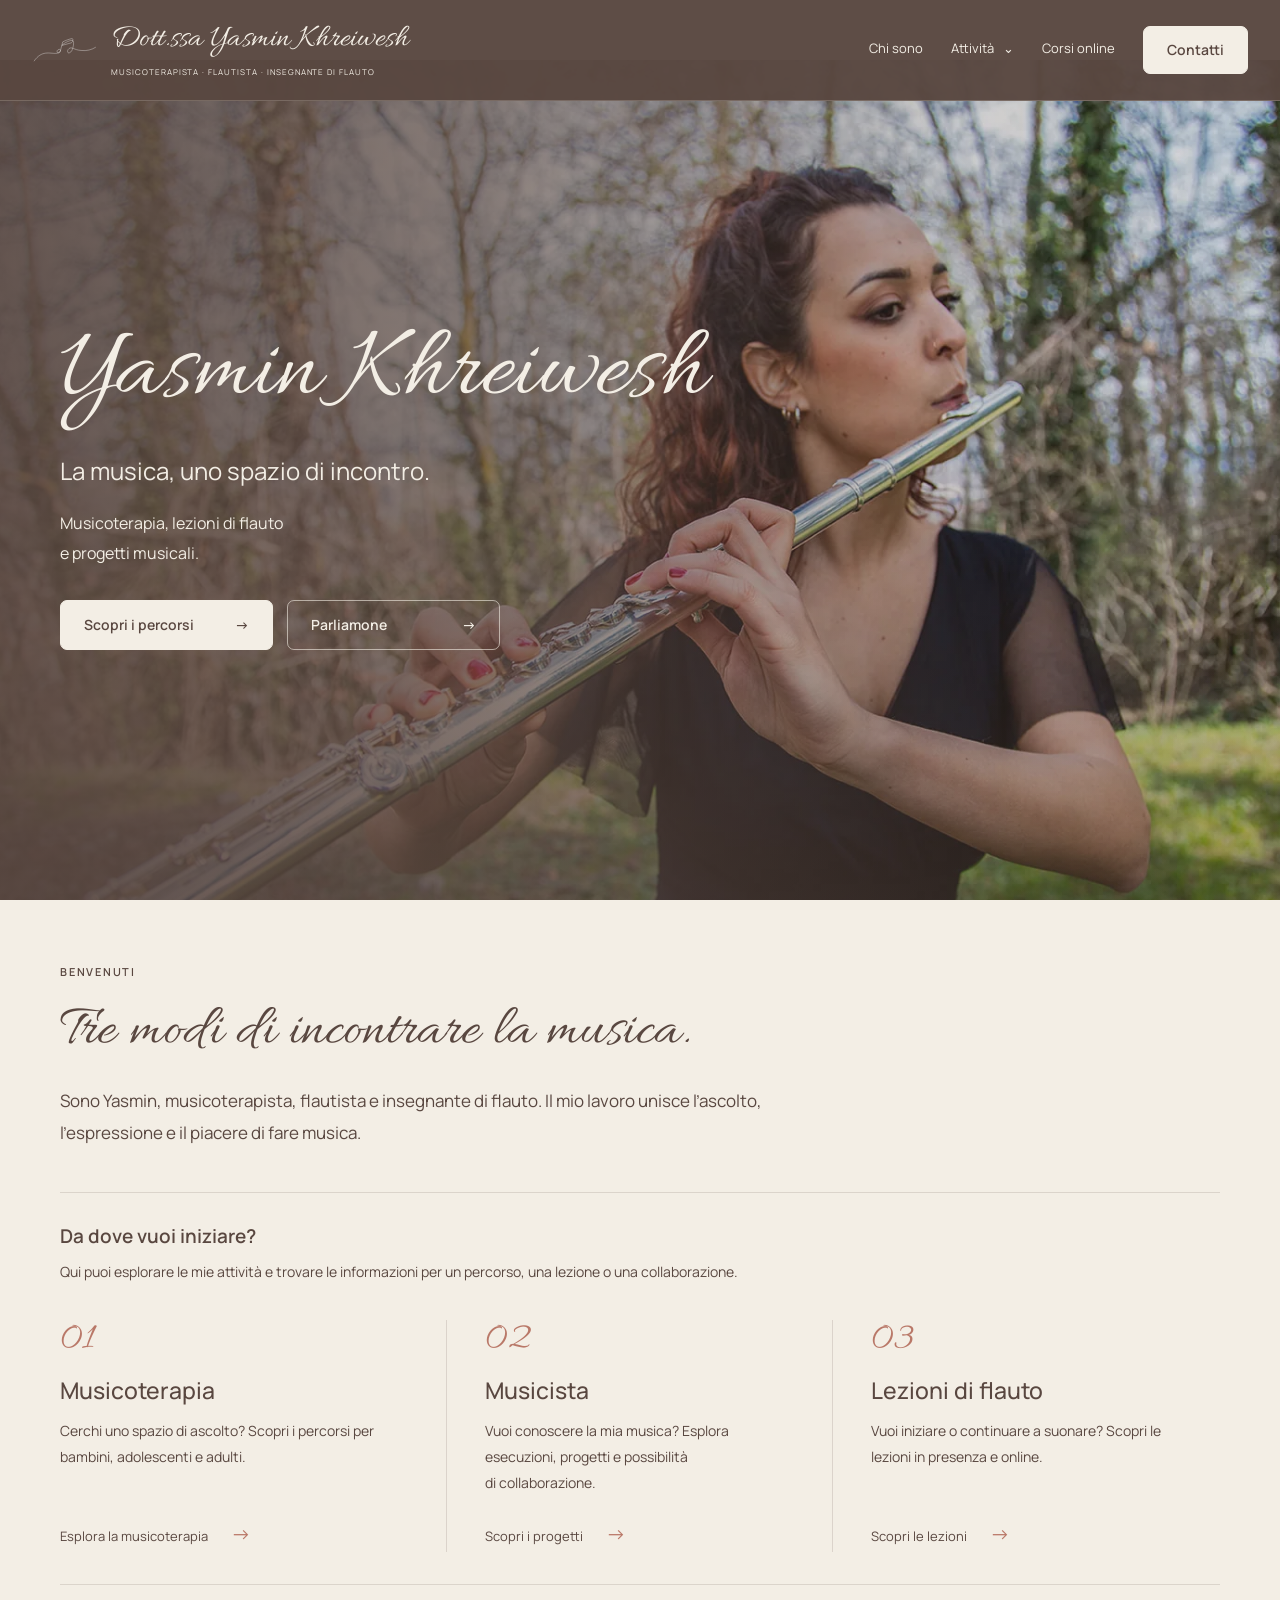
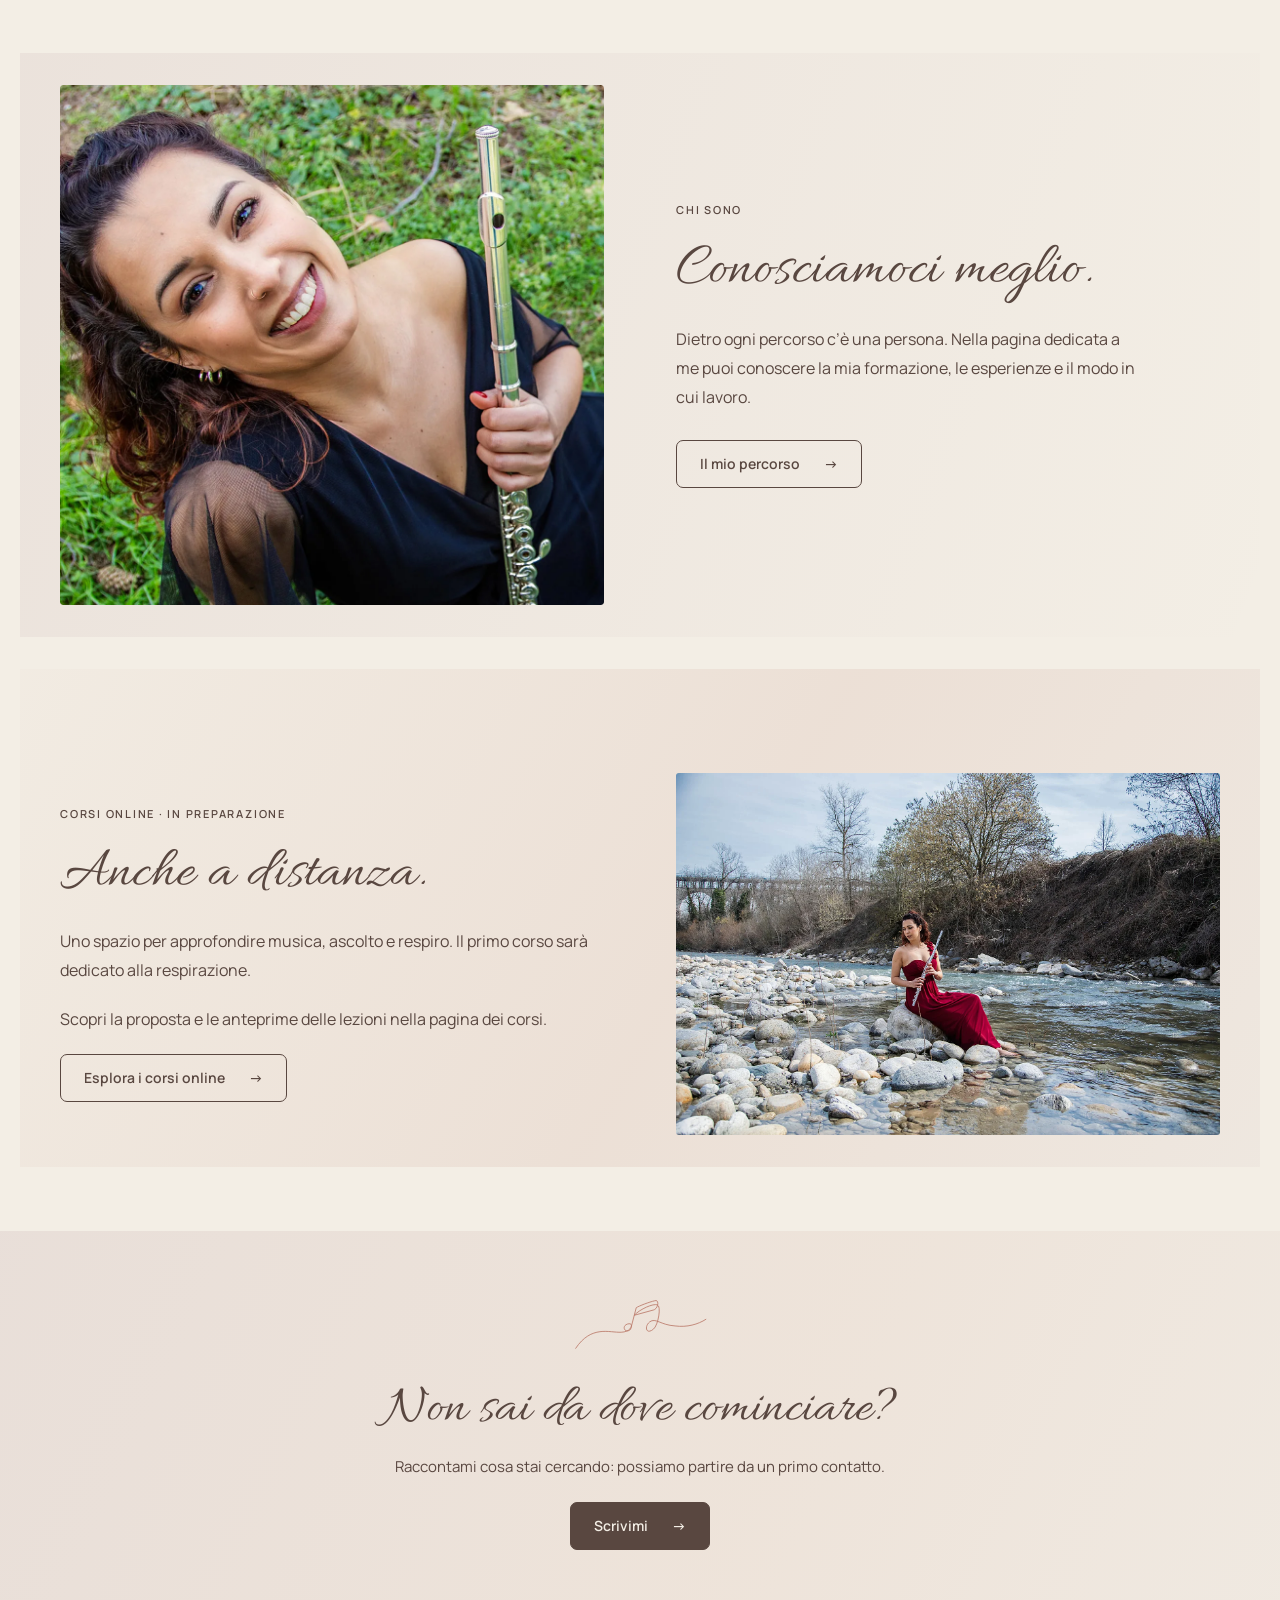
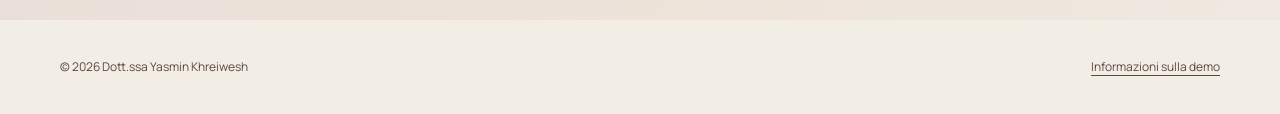
==== commit e243fb7f: "Adjust desktop hero photo framing" ====
--- a/site/index.html
+++ b/site/index.html
@@ -1,4 +1,4 @@
-<!doctype html><html lang="it"><head><meta charset="utf-8"><meta name="viewport" content="width=device-width,initial-scale=1"><meta name="robots" content="noindex,nofollow"><title>Home · Dott.ssa Yasmin Khreiwesh</title><meta name="description" content="Yasmin Khreiwesh: musicoterapia, progetti musicali e lezioni di flauto traverso. Demo del sito."><link rel="icon" type="image/svg+xml" href="assets/mark.svg"><link rel="preload" href="assets/Allura.woff2" as="font" type="font/woff2" crossorigin><link rel="preload" href="assets/Manrope.woff2" as="font" type="font/woff2" crossorigin><link rel="stylesheet" href="styles.css?v=21"><script src="app.js?v=11" defer></script></head><body class="home-page"><a class="skip" href="#main">Vai al contenuto</a><header class="site-header"><div class="header-inner"><a class="brand" href="index.html" aria-label="Yasmin Khreiwesh, homepage"><img src="assets/mark.svg" alt=""><span><span class="brand-honorific">Dott.ssa </span>Yasmin Khreiwesh<small>Musicoterapista · Flautista · Insegnante di flauto</small></span></a><button class="menu" type="button" aria-expanded="false" aria-controls="navigation">Menu <span aria-hidden="true">☰</span></button><nav id="navigation" aria-label="Navigazione principale"><a href="chi-sono.html">Chi sono</a><div class="activity-group"><button class="activity-toggle" type="button" aria-expanded="false" aria-controls="activity-submenu">Attività <span aria-hidden="true">⌄</span></button><div id="activity-submenu" hidden><a href="musicoterapia.html">Musicoterapia</a><a href="musicista.html">Musicista</a><a href="flauto.html">Lezioni di flauto</a></div></div><a href="corsi.html">Corsi online</a><a class="nav-contact" href="contatti.html">Contatti</a></nav></div></header><main id="main">
+<!doctype html><html lang="it"><head><meta charset="utf-8"><meta name="viewport" content="width=device-width,initial-scale=1"><meta name="robots" content="noindex,nofollow"><title>Home · Dott.ssa Yasmin Khreiwesh</title><meta name="description" content="Yasmin Khreiwesh: musicoterapia, progetti musicali e lezioni di flauto traverso. Demo del sito."><link rel="icon" type="image/svg+xml" href="assets/mark.svg"><link rel="preload" href="assets/Allura.woff2" as="font" type="font/woff2" crossorigin><link rel="preload" href="assets/Manrope.woff2" as="font" type="font/woff2" crossorigin><link rel="stylesheet" href="styles.css?v=23"><script src="app.js?v=11" defer></script></head><body class="home-page"><a class="skip" href="#main">Vai al contenuto</a><header class="site-header"><div class="header-inner"><a class="brand" href="index.html" aria-label="Yasmin Khreiwesh, homepage"><img src="assets/mark.svg" alt=""><span><span class="brand-honorific">Dott.ssa </span>Yasmin Khreiwesh<small>Musicoterapista · Flautista · Insegnante di flauto</small></span></a><button class="menu" type="button" aria-expanded="false" aria-controls="navigation">Menu <span aria-hidden="true">☰</span></button><nav id="navigation" aria-label="Navigazione principale"><a href="chi-sono.html">Chi sono</a><div class="activity-group"><button class="activity-toggle" type="button" aria-expanded="false" aria-controls="activity-submenu">Attività <span aria-hidden="true">⌄</span></button><div id="activity-submenu" hidden><a href="musicoterapia.html">Musicoterapia</a><a href="musicista.html">Musicista</a><a href="flauto.html">Lezioni di flauto</a></div></div><a href="corsi.html">Corsi online</a><a class="nav-contact" href="contatti.html">Contatti</a></nav></div></header><main id="main">
 <section class="home-hero" aria-label="Benvenuti nel sito di Yasmin">
  <div class="hero-photo"><img src="assets/yasmin-flauto-hero.webp" alt="Yasmin suona il flauto traverso all’aperto" fetchpriority="high"></div>
  <div class="hero-copy">
--- a/site/styles.css
+++ b/site/styles.css
@@ -366,6 +366,10 @@
 .artist-gallery .demo-photo:nth-child(2) img { object-position: center 38%; }
 .artist-gallery .demo-photo:nth-child(3) img { object-position: center 55%; }
 .home-hero .hero-photo img { object-position: 62% center; }
+@media (min-width: 801px) {
+  .home-hero .hero-photo { top: 60px; }
+  .home-hero .hero-photo img { object-position: 62% top; transform-origin: center top; transform: translateX(5%) scale(1.10); }
+}
 @media (prefers-reduced-motion: reduce) { .demo-photo img { transition: none; } .demo-photo:hover img { transform: none; } }
 @media (max-width: 800px) {
   .home-paths { width: calc(100% - 48px); padding-top: 42px; margin-bottom: 70px; }
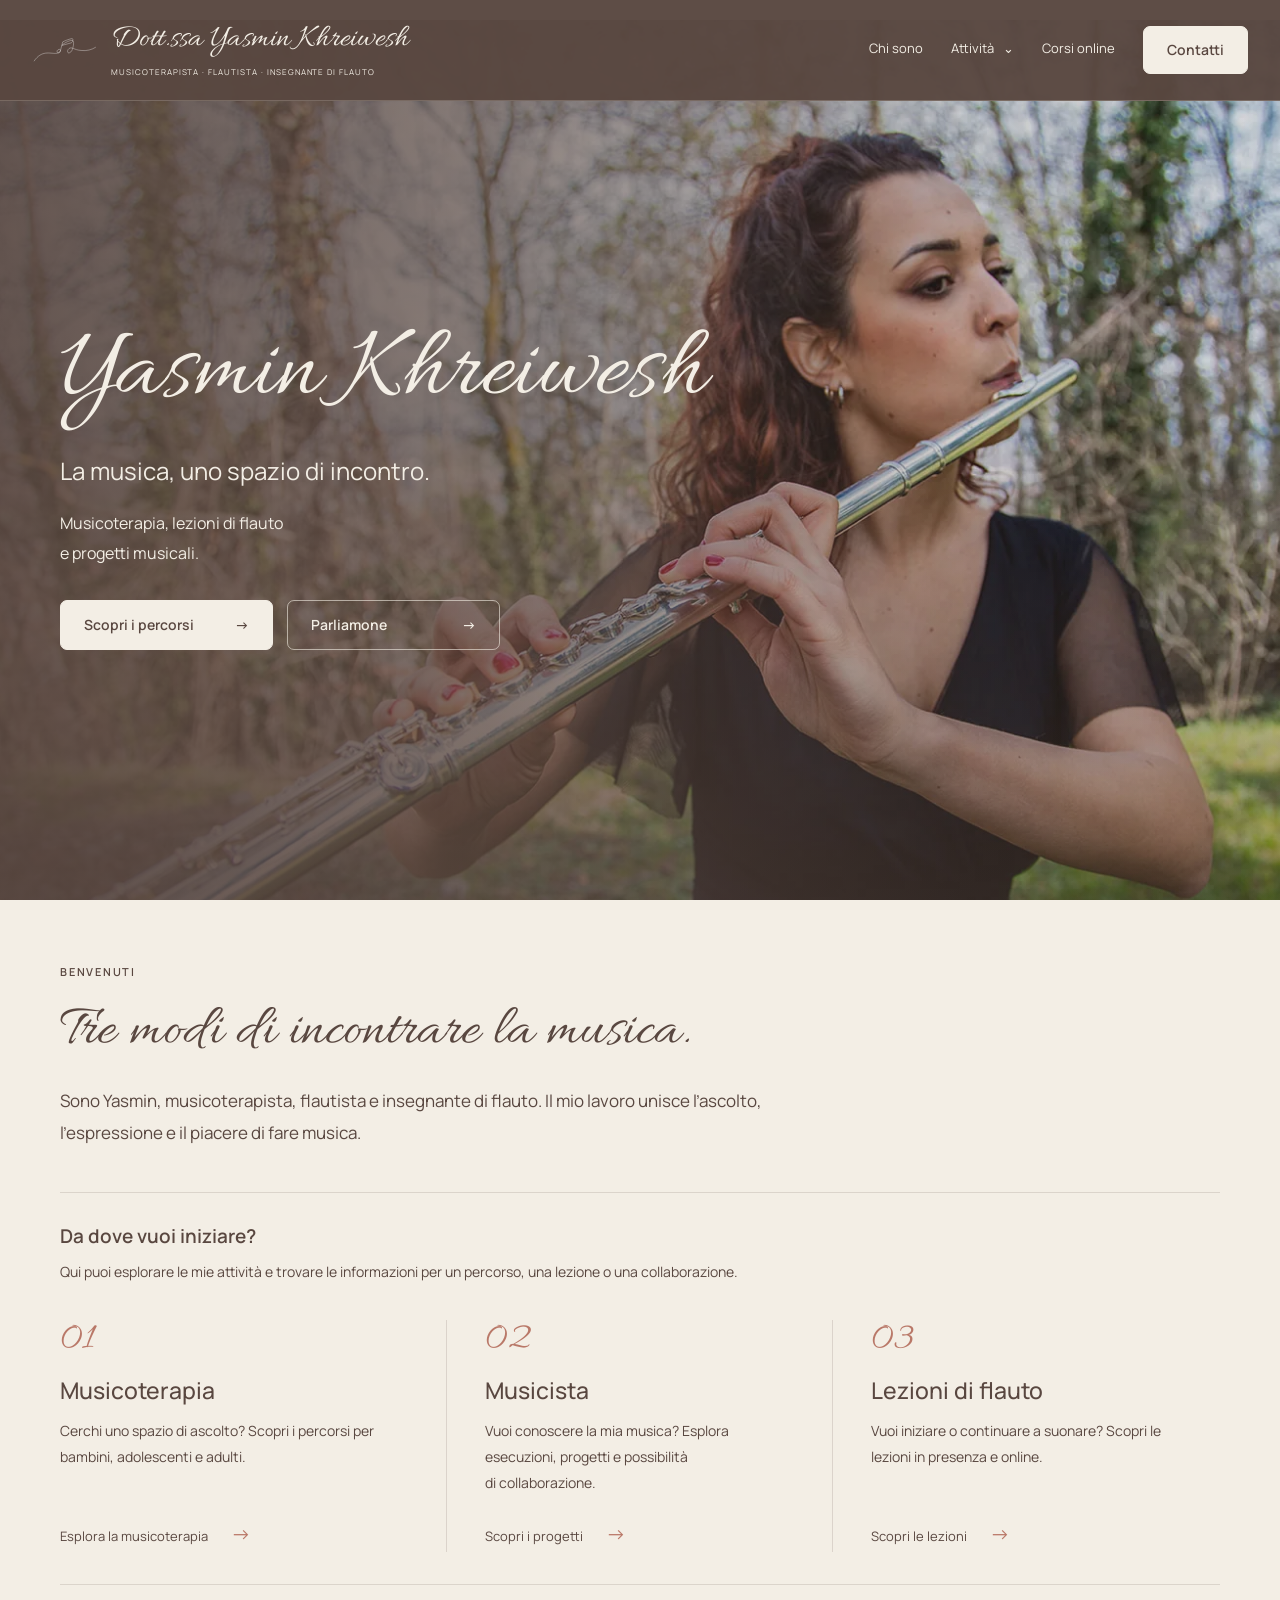
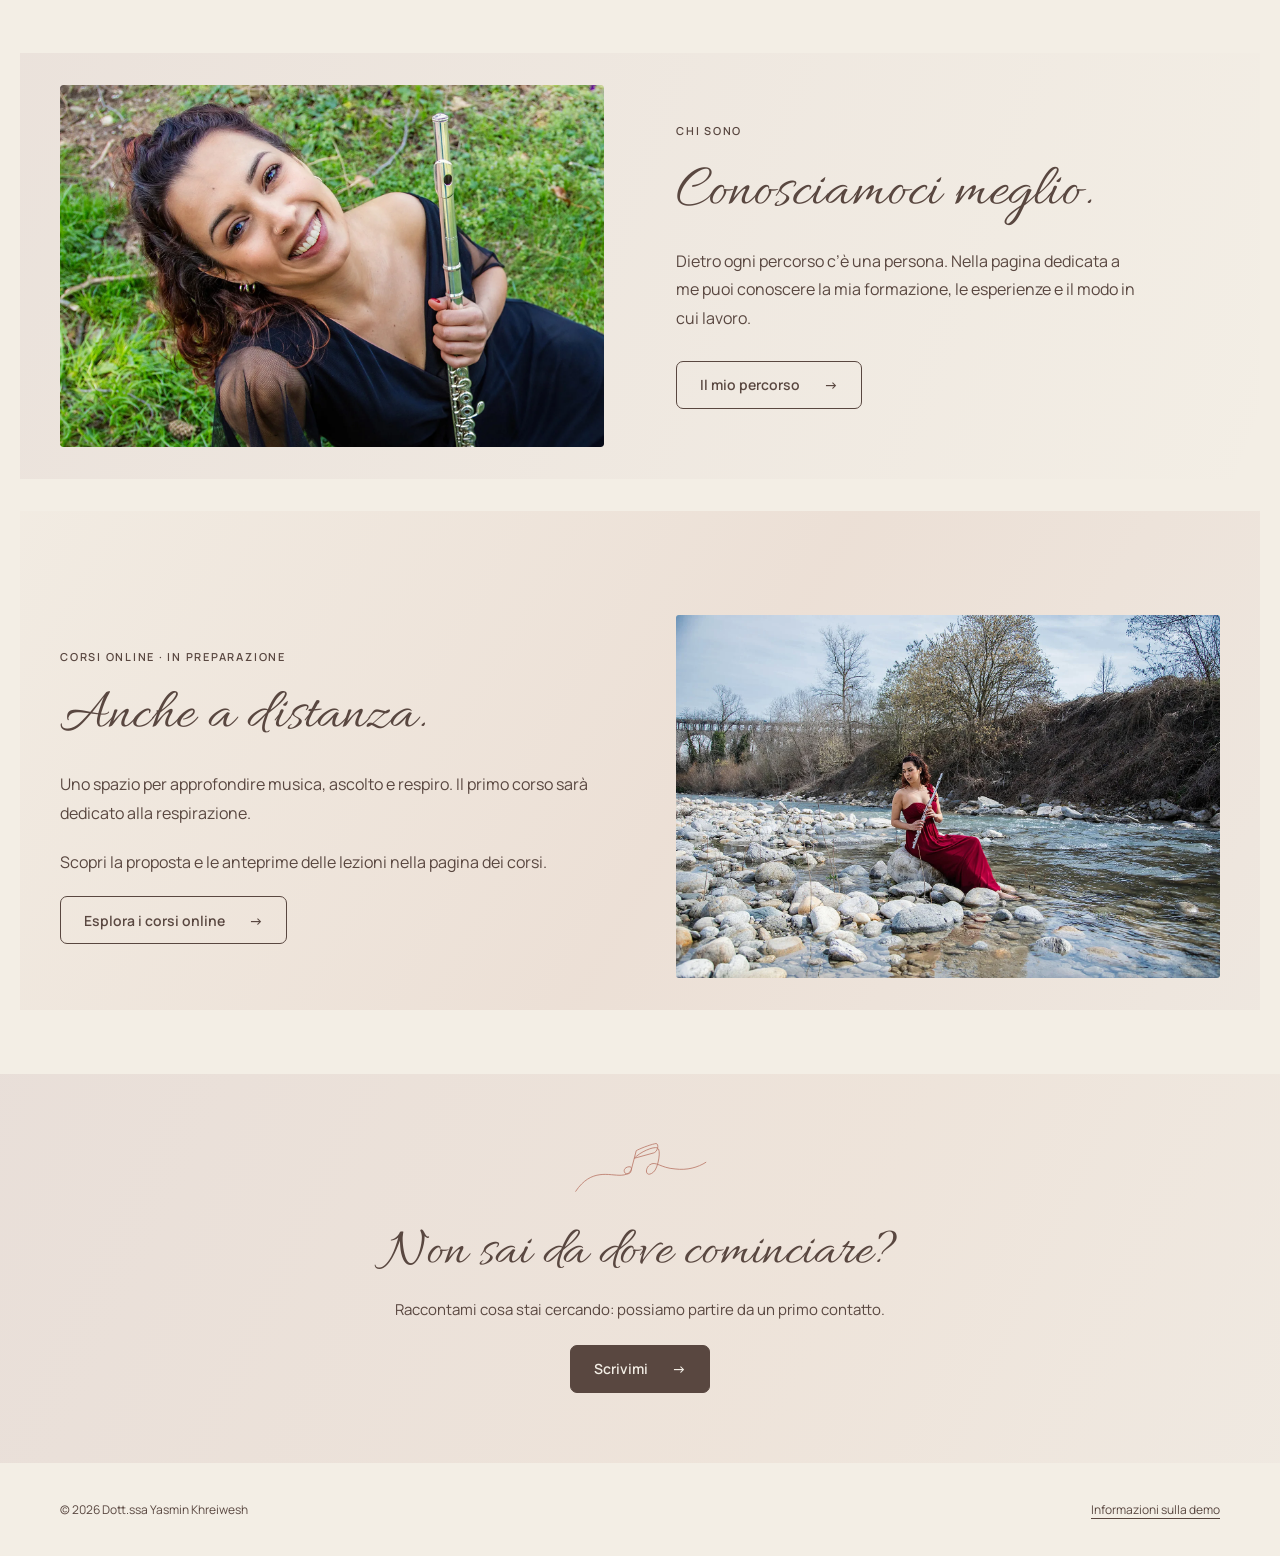
==== commit 45a54358: "Publish Yasmin photos across site" ====
--- a/site/index.html
+++ b/site/index.html
@@ -1,4 +1,4 @@
-<!doctype html><html lang="it"><head><meta charset="utf-8"><meta name="viewport" content="width=device-width,initial-scale=1"><meta name="robots" content="noindex,nofollow"><title>Home · Dott.ssa Yasmin Khreiwesh</title><meta name="description" content="Yasmin Khreiwesh: musicoterapia, progetti musicali e lezioni di flauto traverso. Demo del sito."><link rel="icon" type="image/svg+xml" href="assets/mark.svg"><link rel="preload" href="assets/Allura.woff2" as="font" type="font/woff2" crossorigin><link rel="preload" href="assets/Manrope.woff2" as="font" type="font/woff2" crossorigin><link rel="stylesheet" href="styles.css?v=23"><script src="app.js?v=11" defer></script></head><body class="home-page"><a class="skip" href="#main">Vai al contenuto</a><header class="site-header"><div class="header-inner"><a class="brand" href="index.html" aria-label="Yasmin Khreiwesh, homepage"><img src="assets/mark.svg" alt=""><span><span class="brand-honorific">Dott.ssa </span>Yasmin Khreiwesh<small>Musicoterapista · Flautista · Insegnante di flauto</small></span></a><button class="menu" type="button" aria-expanded="false" aria-controls="navigation">Menu <span aria-hidden="true">☰</span></button><nav id="navigation" aria-label="Navigazione principale"><a href="chi-sono.html">Chi sono</a><div class="activity-group"><button class="activity-toggle" type="button" aria-expanded="false" aria-controls="activity-submenu">Attività <span aria-hidden="true">⌄</span></button><div id="activity-submenu" hidden><a href="musicoterapia.html">Musicoterapia</a><a href="musicista.html">Musicista</a><a href="flauto.html">Lezioni di flauto</a></div></div><a href="corsi.html">Corsi online</a><a class="nav-contact" href="contatti.html">Contatti</a></nav></div></header><main id="main">
+<!doctype html><html lang="it"><head><meta charset="utf-8"><meta name="viewport" content="width=device-width,initial-scale=1"><meta name="robots" content="noindex,nofollow"><title>Home · Dott.ssa Yasmin Khreiwesh</title><meta name="description" content="Yasmin Khreiwesh: musicoterapia, progetti musicali e lezioni di flauto traverso. Demo del sito."><link rel="icon" type="image/svg+xml" href="assets/mark.svg"><link rel="preload" href="assets/Allura.woff2" as="font" type="font/woff2" crossorigin><link rel="preload" href="assets/Manrope.woff2" as="font" type="font/woff2" crossorigin><link rel="stylesheet" href="styles.css?v=27"><script src="app.js?v=11" defer></script></head><body class="home-page"><a class="skip" href="#main">Vai al contenuto</a><header class="site-header"><div class="header-inner"><a class="brand" href="index.html" aria-label="Yasmin Khreiwesh, homepage"><img src="assets/mark.svg" alt=""><span><span class="brand-honorific">Dott.ssa </span>Yasmin Khreiwesh<small>Musicoterapista · Flautista · Insegnante di flauto</small></span></a><button class="menu" type="button" aria-expanded="false" aria-controls="navigation">Menu <span aria-hidden="true">☰</span></button><nav id="navigation" aria-label="Navigazione principale"><a href="chi-sono.html">Chi sono</a><div class="activity-group"><button class="activity-toggle" type="button" aria-expanded="false" aria-controls="activity-submenu">Attività <span aria-hidden="true">⌄</span></button><div id="activity-submenu" hidden><a href="musicoterapia.html">Musicoterapia</a><a href="musicista.html">Musicista</a><a href="flauto.html">Lezioni di flauto</a></div></div><a href="corsi.html">Corsi online</a><a class="nav-contact" href="contatti.html">Contatti</a></nav></div></header><main id="main">
 <section class="home-hero" aria-label="Benvenuti nel sito di Yasmin">
  <div class="hero-photo"><img src="assets/yasmin-flauto-hero.webp" alt="Yasmin suona il flauto traverso all’aperto" fetchpriority="high"></div>
  <div class="hero-copy">
--- a/site/styles.css
+++ b/site/styles.css
@@ -356,19 +356,27 @@
 /* Original portraits: quiet editorial crops and restrained motion. */
 html { overflow-x: clip; }
 .home-about .about-sign { padding: 0; background: transparent; overflow: hidden; }
-.home-about .about-sign .demo-photo img { width: 100%; max-width: none; height: min(520px, 46vw); min-height: 360px; aspect-ratio: auto; object-fit: cover; object-position: center 38%; }
+.home-about .about-sign .demo-photo img { width: 100%; max-width: none; height: auto; min-height: 0; aspect-ratio: 3 / 2; object-fit: contain; object-position: center; }
 .demo-photo { overflow: hidden; }
 .demo-photo img { transition: transform .7s ease, filter .7s ease; }
 .demo-photo:hover img { transform: scale(1.035); }
 .portrait-photo img { aspect-ratio: 4 / 5; object-position: center 35%; }
+#biografia .portrait-photo img { aspect-ratio: 3 / 2; object-fit: contain; object-position: center; }
 .artist-gallery { display: grid; grid-template-columns: repeat(3, minmax(0, 1fr)); gap: 20px; margin-top: 30px; }
+.performance-feature { display: grid; grid-template-columns: minmax(0, 1.65fr) minmax(240px, 1fr); gap: 42px; align-items: center; }
+.performance-player { background: var(--brown); border-radius: 4px; overflow: hidden; aspect-ratio: 16 / 9; }
+.performance-player video { display: block; width: 100%; height: 100%; object-fit: contain; }
+.performance-copy h3 { font-size: 24px; margin-bottom: 14px; }
+.performance-copy p { max-width: 390px; font-size: 14px; }
+.performance-copy .eyebrow { color: var(--rose); font-size: 10px; }
+.performance-copy .performance-note { font-size: 11px; margin-bottom: 0; }
 .artist-gallery .demo-photo img { width: 100%; height: 330px; aspect-ratio: auto; object-fit: cover; }
 .artist-gallery .demo-photo:nth-child(2) img { object-position: center 38%; }
 .artist-gallery .demo-photo:nth-child(3) img { object-position: center 55%; }
 .home-hero .hero-photo img { object-position: 62% center; }
 @media (min-width: 801px) {
-  .home-hero .hero-photo { top: 60px; }
-  .home-hero .hero-photo img { object-position: 62% top; transform-origin: center top; transform: translateX(5%) scale(1.10); }
+  .home-hero .hero-photo { top: 20px; }
+  .home-hero .hero-photo img { object-position: 62% top; transform-origin: center top; transform: translateX(8%) scale(1.16); }
 }
 @media (prefers-reduced-motion: reduce) { .demo-photo img { transition: none; } .demo-photo:hover img { transform: none; } }
 @media (max-width: 800px) {
@@ -377,7 +385,9 @@
   .paths-intro > p:last-child { font-size: 16px; }
 }
 @media (max-width: 650px) {
-  .home-about .about-sign .demo-photo img { height: 380px; min-height: 0; }
+  .performance-feature { grid-template-columns: 1fr; gap: 22px; }
+  .performance-copy h3 { font-size: 21px; }
+  .home-about .about-sign .demo-photo img { height: auto; min-height: 0; }
   .artist-gallery { grid-template-columns: repeat(2, minmax(0, 1fr)); gap: 12px; }
   .artist-gallery .demo-photo img { height: 235px; }
   .artist-gallery .demo-photo:last-child { grid-column: 1 / -1; }
